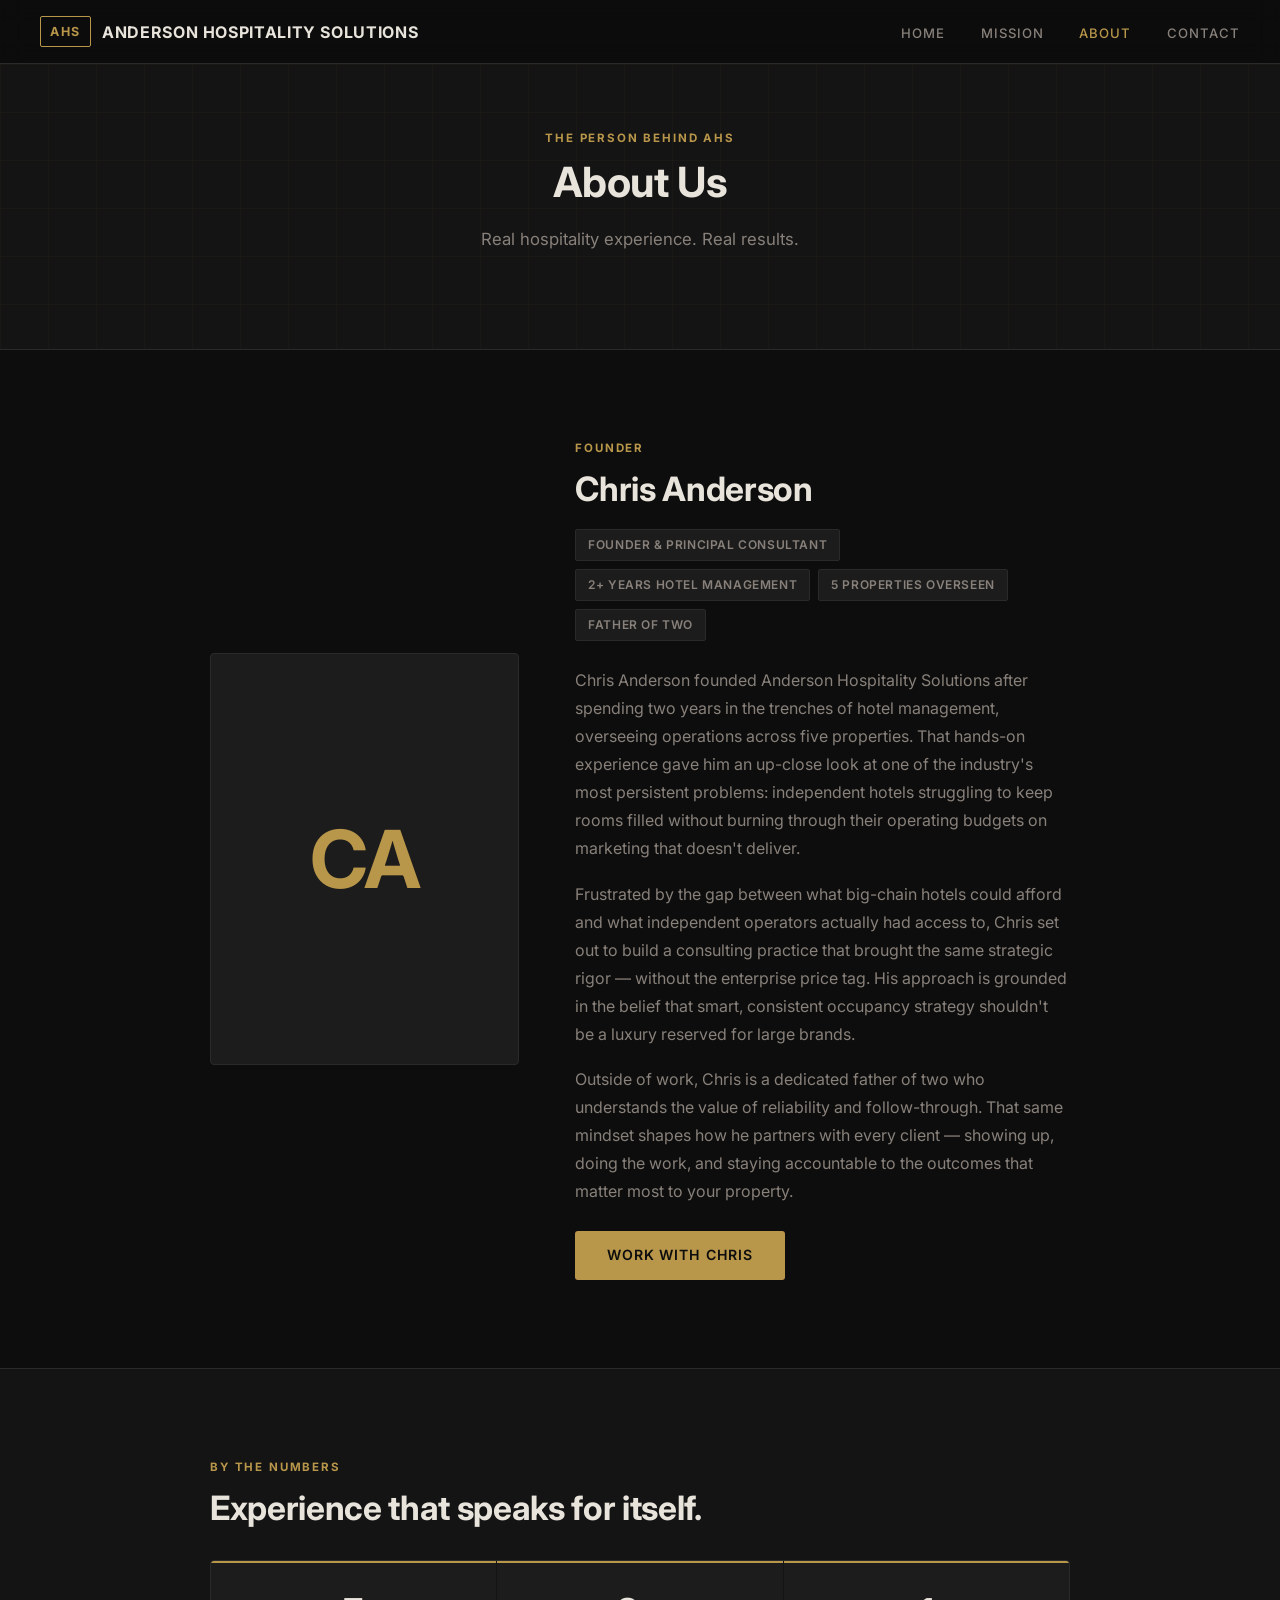
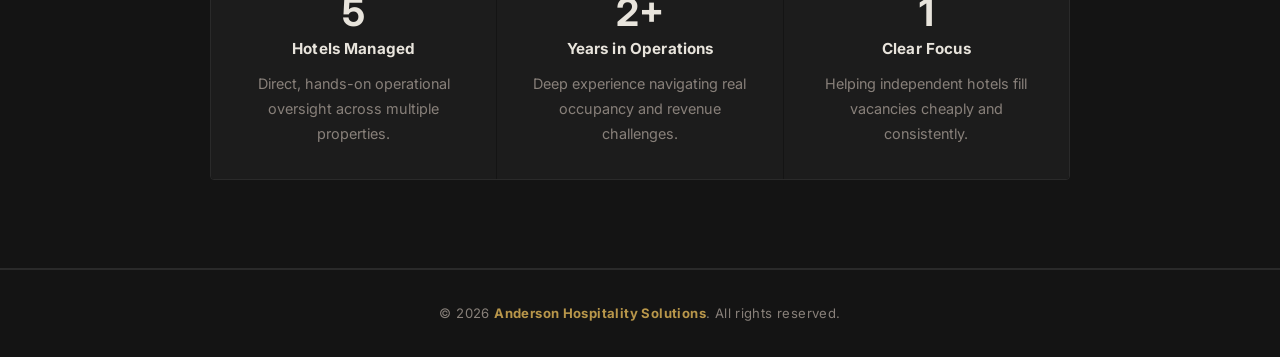
==== about.html @ 0c9f39a8 "Initial website Initial website with contact form, executive theming, etc" ====
<!DOCTYPE html>
<html lang="en">
<head>
  <meta charset="UTF-8" />
  <meta name="viewport" content="width=device-width, initial-scale=1.0" />
  <title>About Us — Anderson Hospitality Solutions</title>
  <link rel="preconnect" href="https://fonts.googleapis.com" />
  <link rel="preconnect" href="https://fonts.gstatic.com" crossorigin />
  <link href="https://fonts.googleapis.com/css2?family=Inter:wght@400;500;600;700&display=swap" rel="stylesheet" />
  <link rel="stylesheet" href="style.css" />
</head>
<body>

  <nav>
    <div class="nav-brand">
      <span>AHS</span> Anderson Hospitality Solutions
    </div>
    <ul class="nav-links">
      <li><a href="index.html">Home</a></li>
      <li><a href="mission.html">Mission</a></li>
      <li><a href="about.html" class="active">About</a></li>
      <li><a href="contact.html">Contact</a></li>
    </ul>
  </nav>

  <!-- Page hero -->
  <section class="hero" style="padding: 4rem 2rem 3.5rem;">
    <div class="section-label" style="color: var(--gold);">The Person Behind AHS</div>
    <h1 style="font-size: clamp(1.8rem, 4vw, 2.6rem);">About Us</h1>
    <p>Real hospitality experience. Real results.</p>
  </section>

  <!-- Bio section -->
  <section class="section">
    <div class="container">
      <div class="about-grid">

        <div class="about-avatar">CA</div>

        <div>
          <div class="section-label">Founder</div>
          <h2 style="margin-bottom:.5rem;">Chris Anderson</h2>

          <div class="about-meta">
            <span class="tag">Founder &amp; Principal Consultant</span>
            <span class="tag">2+ Years Hotel Management</span>
            <span class="tag">5 Properties Overseen</span>
            <span class="tag">Father of Two</span>
          </div>

          <p>
            Chris Anderson founded Anderson Hospitality Solutions after spending two years in the trenches of hotel management, overseeing operations across five properties. That hands-on experience gave him an up-close look at one of the industry's most persistent problems: independent hotels struggling to keep rooms filled without burning through their operating budgets on marketing that doesn't deliver.
          </p>
          <p>
            Frustrated by the gap between what big-chain hotels could afford and what independent operators actually had access to, Chris set out to build a consulting practice that brought the same strategic rigor — without the enterprise price tag. His approach is grounded in the belief that smart, consistent occupancy strategy shouldn't be a luxury reserved for large brands.
          </p>
          <p>
            Outside of work, Chris is a dedicated father of two who understands the value of reliability and follow-through. That same mindset shapes how he partners with every client — showing up, doing the work, and staying accountable to the outcomes that matter most to your property.
          </p>

          <a href="contact.html" class="btn btn-gold" style="margin-top:.5rem;">Work With Chris</a>
        </div>

      </div>
    </div>
  </section>

  <!-- By the numbers -->
  <section class="section section-alt">
    <div class="container">
      <div class="section-label">By the Numbers</div>
      <h2>Experience that speaks for itself.</h2>
      <div class="pillars" style="margin-top:2rem;">
        <div class="pillar" style="text-align:center;">
          <div style="font-size:2.4rem;font-weight:700;color:var(--navy);line-height:1;">5</div>
          <h3 style="margin-top:.3rem;">Hotels Managed</h3>
          <p>Direct, hands-on operational oversight across multiple properties.</p>
        </div>
        <div class="pillar" style="text-align:center;">
          <div style="font-size:2.4rem;font-weight:700;color:var(--navy);line-height:1;">2+</div>
          <h3 style="margin-top:.3rem;">Years in Operations</h3>
          <p>Deep experience navigating real occupancy and revenue challenges.</p>
        </div>
        <div class="pillar" style="text-align:center;">
          <div style="font-size:2.4rem;font-weight:700;color:var(--navy);line-height:1;">1</div>
          <h3 style="margin-top:.3rem;">Clear Focus</h3>
          <p>Helping independent hotels fill vacancies cheaply and consistently.</p>
        </div>
      </div>
    </div>
  </section>

  <footer>
    <p>&copy; 2026 <strong>Anderson Hospitality Solutions</strong>. All rights reserved.</p>
  </footer>

</body>
</html>
---- style.css ----
/* Reset & base */
*, *::before, *::after { box-sizing: border-box; margin: 0; padding: 0; }

:root {
  --bg:      #0d0d0d;
  --surface: #141414;
  --surface2:#1c1c1c;
  --border:  #2a2a2a;
  --gold:    #b8964a;
  --gold-lt: #d4af6a;
  --text:    #e8e4dc;
  --muted:   #88807a;
  --max:     860px;
  --sans:    'Inter', system-ui, sans-serif;
}

html { scroll-behavior: smooth; }

body {
  font-family: var(--sans);
  color: var(--text);
  background: var(--bg);
  line-height: 1.75;
  font-size: 1rem;
}

a { color: inherit; text-decoration: none; }

/* ── Nav ─────────────────────────────────── */
nav {
  position: sticky;
  top: 0;
  z-index: 100;
  background: rgba(13,13,13,.92);
  backdrop-filter: blur(12px);
  -webkit-backdrop-filter: blur(12px);
  border-bottom: 1px solid var(--border);
  padding: 0 2.5rem;
  display: flex;
  align-items: center;
  justify-content: space-between;
  height: 64px;
}

.nav-brand {
  color: var(--text);
  font-weight: 700;
  font-size: 1rem;
  letter-spacing: .04em;
  text-transform: uppercase;
  display: flex;
  align-items: center;
  gap: .7rem;
}

.nav-brand span {
  color: var(--gold);
  font-size: .78rem;
  letter-spacing: .14em;
  border: 1px solid var(--gold);
  padding: .2rem .55rem;
  border-radius: 2px;
}

.nav-links {
  display: flex;
  gap: 2.2rem;
  list-style: none;
}

.nav-links a {
  color: var(--muted);
  font-size: .82rem;
  font-weight: 500;
  letter-spacing: .08em;
  text-transform: uppercase;
  transition: color .2s;
}

.nav-links a:hover,
.nav-links a.active { color: var(--gold); }

/* ── Hero ────────────────────────────────── */
.hero {
  background: var(--surface);
  border-bottom: 1px solid var(--border);
  color: var(--text);
  padding: 7rem 2rem 6rem;
  text-align: center;
  position: relative;
  overflow: hidden;
}

/* subtle grid texture */
.hero::before {
  content: '';
  position: absolute;
  inset: 0;
  background-image:
    linear-gradient(rgba(184,150,74,.04) 1px, transparent 1px),
    linear-gradient(90deg, rgba(184,150,74,.04) 1px, transparent 1px);
  background-size: 48px 48px;
  pointer-events: none;
}

.hero h1 {
  font-size: clamp(2.2rem, 5vw, 3.2rem);
  font-weight: 700;
  line-height: 1.12;
  margin-bottom: 1.2rem;
  letter-spacing: -.01em;
  position: relative;
}

.hero h1 em {
  color: var(--gold);
  font-style: normal;
}

.hero p {
  max-width: 500px;
  margin: 0 auto 2.4rem;
  color: var(--muted);
  font-size: 1.05rem;
  position: relative;
}

/* ── Buttons ─────────────────────────────── */
.btn {
  display: inline-block;
  padding: .75rem 2rem;
  border-radius: 3px;
  font-weight: 600;
  font-size: .88rem;
  letter-spacing: .06em;
  text-transform: uppercase;
  transition: opacity .2s, transform .15s, background .2s;
  cursor: pointer;
  border: none;
  position: relative;
}

.btn:hover { opacity: .85; transform: translateY(-1px); }

.btn-gold {
  background: var(--gold);
  color: #0d0d0d;
}

.btn-outline {
  background: transparent;
  border: 1px solid var(--gold);
  color: var(--gold);
}

/* ── Sections ────────────────────────────── */
.section { padding: 5.5rem 2rem; }

.section-alt {
  background: var(--surface);
  border-top: 1px solid var(--border);
  border-bottom: 1px solid var(--border);
}

.container {
  max-width: var(--max);
  margin: 0 auto;
}

.section-label {
  text-transform: uppercase;
  font-size: .72rem;
  letter-spacing: .16em;
  color: var(--gold);
  font-weight: 700;
  margin-bottom: .7rem;
}

.section h2 {
  font-size: clamp(1.6rem, 3.5vw, 2.1rem);
  font-weight: 700;
  color: var(--text);
  margin-bottom: 1.5rem;
  line-height: 1.2;
  letter-spacing: -.01em;
}

.section p {
  color: var(--muted);
  margin-bottom: 1.1rem;
  max-width: 640px;
  font-size: 1rem;
}

/* ── Pillars ─────────────────────────────── */
.pillars {
  display: grid;
  grid-template-columns: repeat(auto-fit, minmax(200px, 1fr));
  gap: 1px;
  margin-top: 2.5rem;
  border: 1px solid var(--border);
  border-radius: 4px;
  overflow: hidden;
}

.pillar {
  background: var(--surface2);
  padding: 2rem 1.6rem;
  position: relative;
}

.pillar::before {
  content: '';
  position: absolute;
  top: 0; left: 0; right: 0;
  height: 2px;
  background: var(--gold);
}

.pillar h3 {
  font-size: .95rem;
  font-weight: 700;
  color: var(--text);
  margin-bottom: .5rem;
  letter-spacing: .01em;
}

.pillar p { font-size: .9rem; margin: 0; color: var(--muted); }

/* ── About ───────────────────────────────── */
.about-grid {
  display: grid;
  grid-template-columns: 1fr 1.6fr;
  gap: 3.5rem;
  align-items: center;
}

@media (max-width: 640px) {
  .about-grid { grid-template-columns: 1fr; }
}

.about-avatar {
  width: 100%;
  aspect-ratio: 3/4;
  background: var(--surface2);
  border: 1px solid var(--border);
  border-radius: 4px;
  display: flex;
  align-items: center;
  justify-content: center;
  color: var(--gold);
  font-size: 5rem;
  font-weight: 700;
  letter-spacing: -.02em;
}

.about-meta {
  display: flex;
  flex-wrap: wrap;
  gap: .5rem;
  margin: 1.2rem 0 1.6rem;
}

.tag {
  background: var(--surface2);
  border: 1px solid var(--border);
  color: var(--muted);
  font-size: .75rem;
  font-weight: 600;
  letter-spacing: .05em;
  text-transform: uppercase;
  padding: .28rem .75rem;
  border-radius: 2px;
}

/* ── Contact ─────────────────────────────── */
.contact-wrap {
  display: grid;
  grid-template-columns: 1fr 1.4fr;
  gap: 3.5rem;
  align-items: start;
}

@media (max-width: 640px) {
  .contact-wrap { grid-template-columns: 1fr; }
}

.contact-info p { font-size: .97rem; }

.contact-detail {
  display: flex;
  align-items: center;
  gap: .65rem;
  margin-top: 1.2rem;
  color: var(--muted);
  font-size: .88rem;
}

.contact-detail svg { flex-shrink: 0; color: var(--gold); }

/* ── Form ────────────────────────────────── */
form { display: flex; flex-direction: column; gap: 1rem; }

.form-row { display: grid; grid-template-columns: 1fr 1fr; gap: 1rem; }
@media (max-width: 520px) { .form-row { grid-template-columns: 1fr; } }

label {
  display: block;
  font-size: .75rem;
  font-weight: 600;
  color: var(--muted);
  margin-bottom: .35rem;
  letter-spacing: .08em;
  text-transform: uppercase;
}

input, textarea, select {
  width: 100%;
  padding: .75rem 1rem;
  border: 1px solid var(--border);
  border-radius: 3px;
  font-family: var(--sans);
  font-size: .95rem;
  color: var(--text);
  background: var(--surface2);
  transition: border-color .2s;
  outline: none;
}

input::placeholder, textarea::placeholder { color: #444; }

select option { background: var(--surface2); }

input:focus, textarea:focus, select:focus {
  border-color: var(--gold);
}

textarea { resize: vertical; min-height: 130px; }

.form-success {
  display: none;
  background: #0f1f14;
  border: 1px solid #2a5c38;
  color: #6fcf97;
  padding: 1rem 1.2rem;
  border-radius: 3px;
  font-size: .95rem;
}

/* ── Footer ──────────────────────────────── */
footer {
  background: var(--surface);
  border-top: 1px solid var(--border);
  color: var(--muted);
  text-align: center;
  padding: 2rem;
  font-size: .82rem;
  letter-spacing: .03em;
}

footer strong { color: var(--gold); }
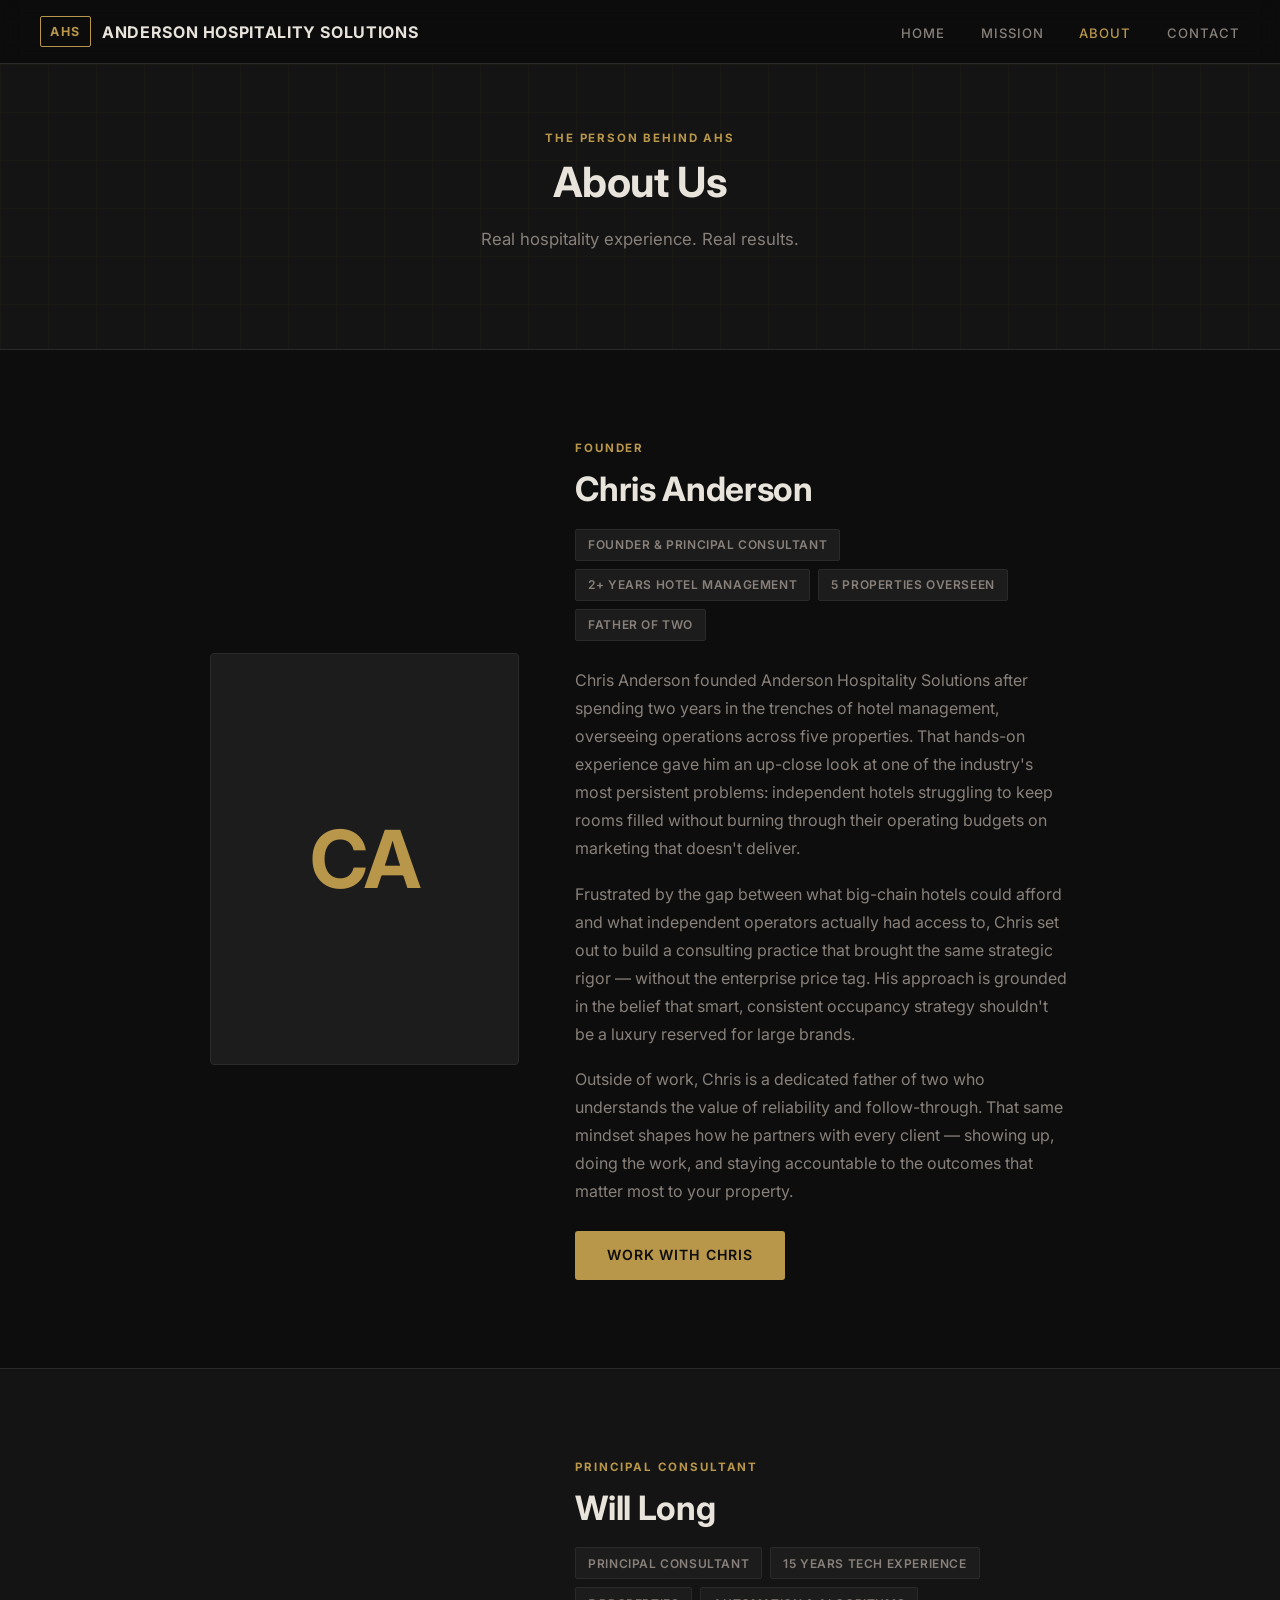
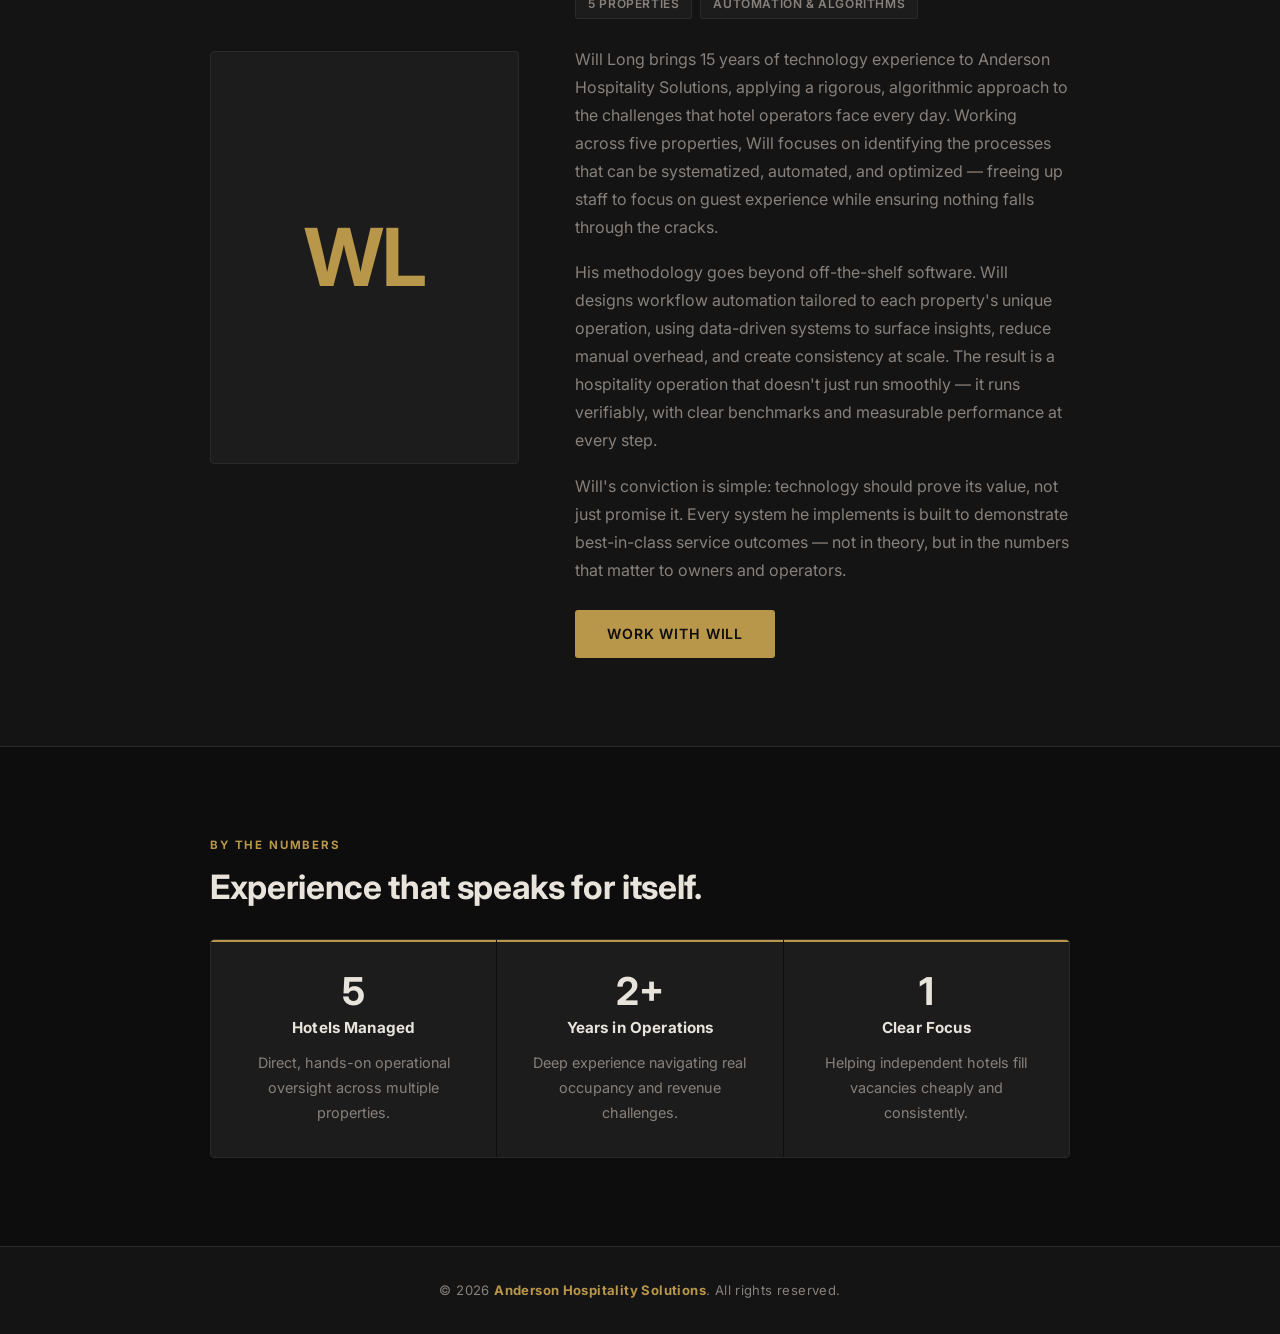
==== commit b3261851: "Add Will to about us" ====
--- a/about.html
+++ b/about.html
@@ -65,8 +65,43 @@
     </div>
   </section>
 
+  <!-- Will Long -->
+  <section class="section section-alt">
+    <div class="container">
+      <div class="about-grid">
+
+        <div class="about-avatar">WL</div>
+
+        <div>
+          <div class="section-label">Principal Consultant</div>
+          <h2 style="margin-bottom:.5rem;">Will Long</h2>
+
+          <div class="about-meta">
+            <span class="tag">Principal Consultant</span>
+            <span class="tag">15 Years Tech Experience</span>
+            <span class="tag">5 Properties</span>
+            <span class="tag">Automation & Algorithms</span>
+          </div>
+
+          <p>
+            Will Long brings 15 years of technology experience to Anderson Hospitality Solutions, applying a rigorous, algorithmic approach to the challenges that hotel operators face every day. Working across five properties, Will focuses on identifying the processes that can be systematized, automated, and optimized — freeing up staff to focus on guest experience while ensuring nothing falls through the cracks.
+          </p>
+          <p>
+            His methodology goes beyond off-the-shelf software. Will designs workflow automation tailored to each property's unique operation, using data-driven systems to surface insights, reduce manual overhead, and create consistency at scale. The result is a hospitality operation that doesn't just run smoothly — it runs verifiably, with clear benchmarks and measurable performance at every step.
+          </p>
+          <p>
+            Will's conviction is simple: technology should prove its value, not just promise it. Every system he implements is built to demonstrate best-in-class service outcomes — not in theory, but in the numbers that matter to owners and operators.
+          </p>
+
+          <a href="contact.html" class="btn btn-gold" style="margin-top:.5rem;">Work With Will</a>
+        </div>
+
+      </div>
+    </div>
+  </section>
+
   <!-- By the numbers -->
-  <section class="section section-alt">
+  <section class="section">
     <div class="container">
       <div class="section-label">By the Numbers</div>
       <h2>Experience that speaks for itself.</h2>
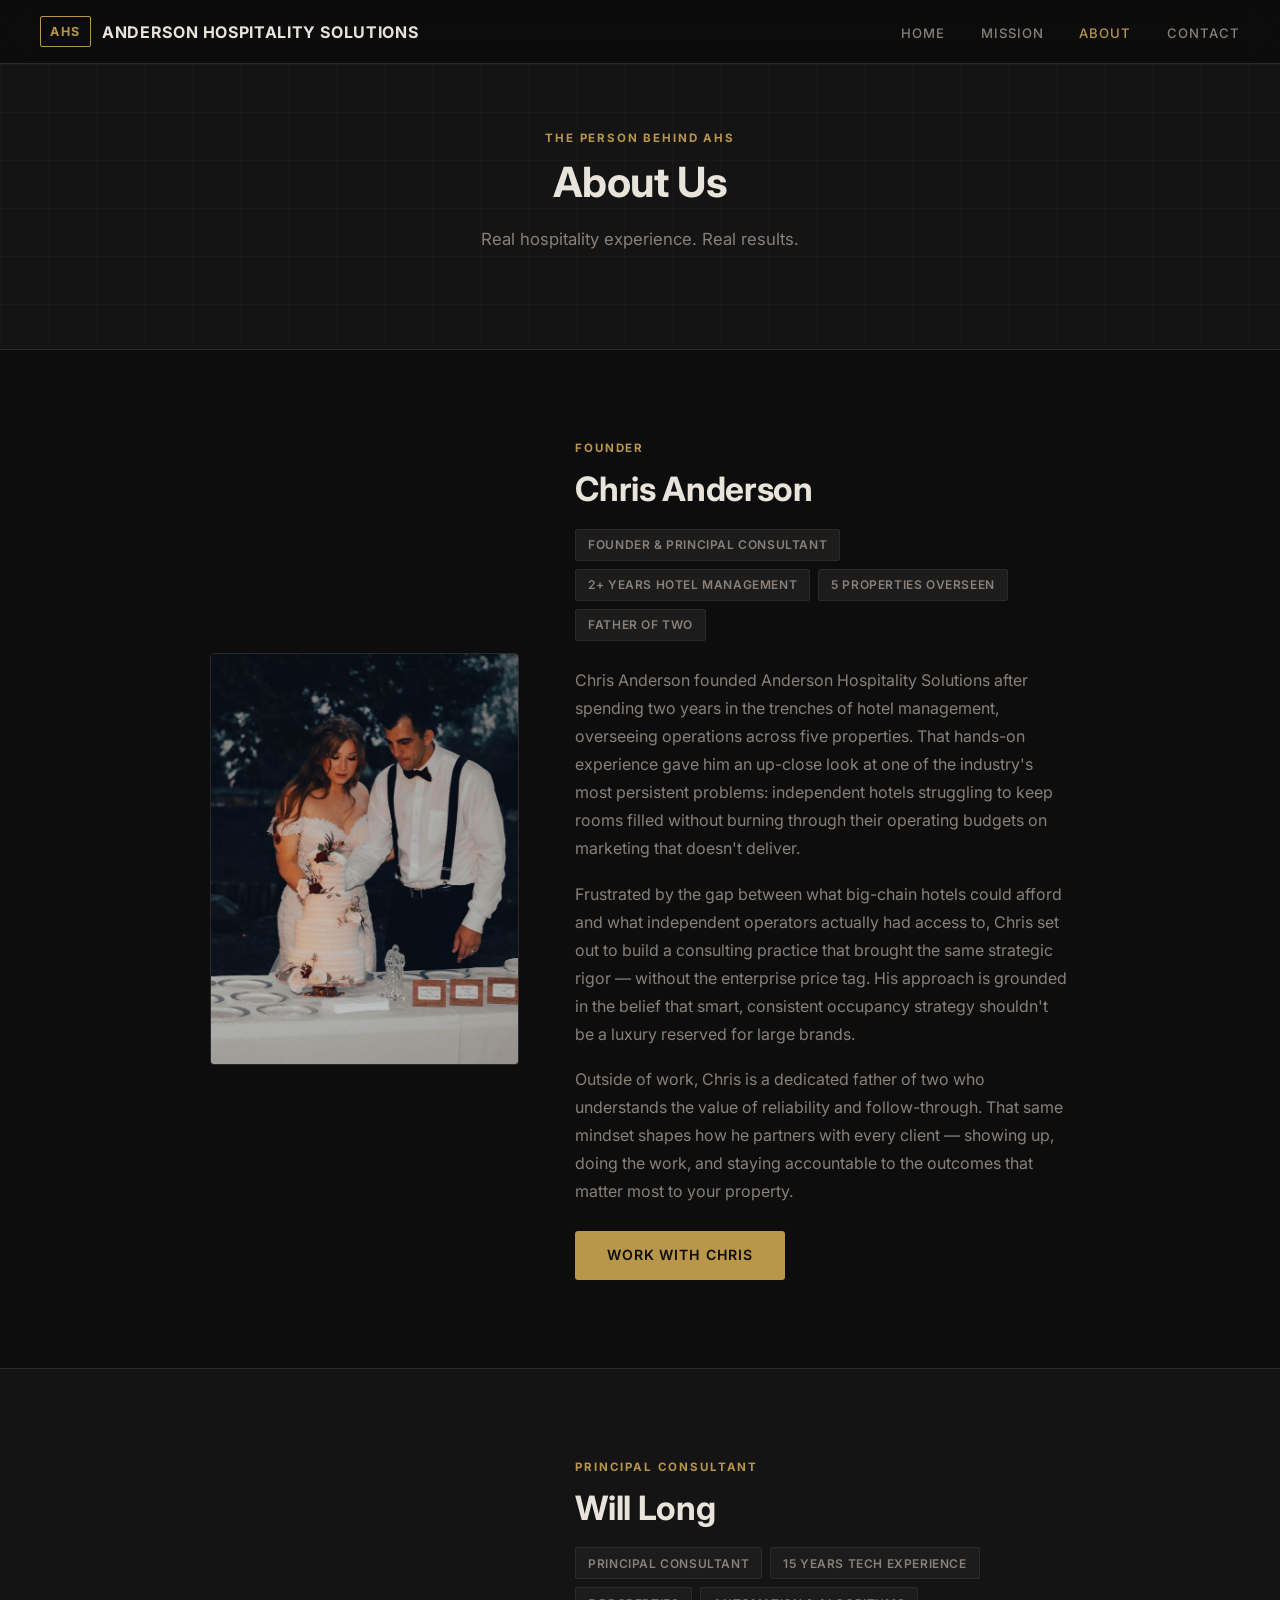
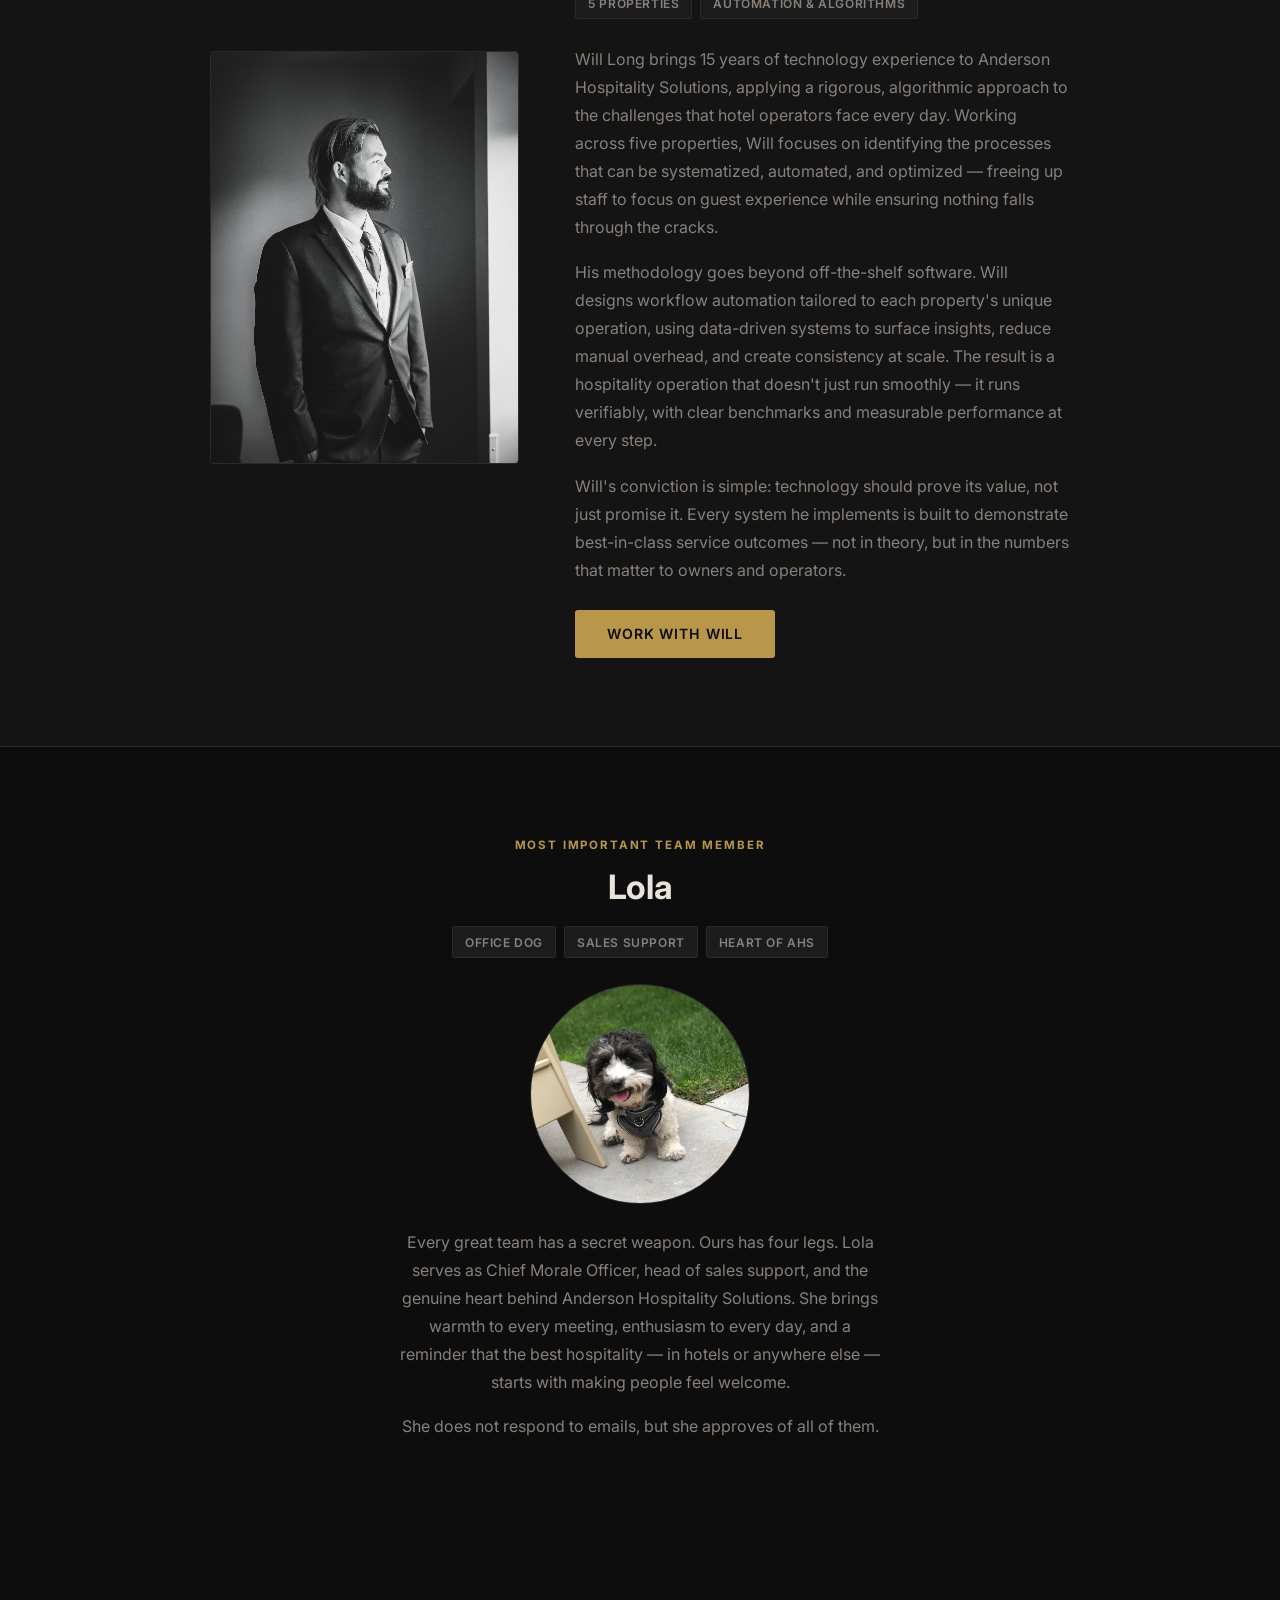
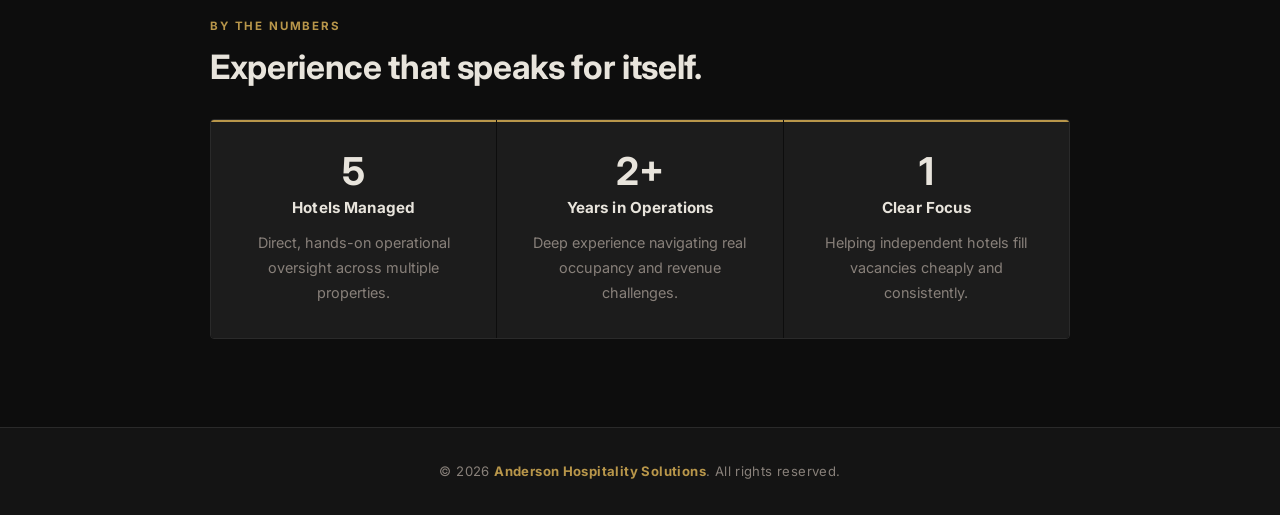
==== commit c61611d9: "Adding profile images" ====
--- a/about.html
+++ b/about.html
@@ -35,7 +35,7 @@
     <div class="container">
       <div class="about-grid">
 
-        <div class="about-avatar">CA</div>
+        <img src="chris-anderson.jpg" alt="Chris Anderson" style="width:100%;aspect-ratio:3/4;object-fit:cover;object-position:center top;border-radius:4px;border:1px solid var(--border);" />
 
         <div>
           <div class="section-label">Founder</div>
@@ -70,7 +70,7 @@
     <div class="container">
       <div class="about-grid">
 
-        <div class="about-avatar">WL</div>
+        <img src="will-long.jpg" alt="Will Long" style="width:100%;aspect-ratio:3/4;object-fit:cover;object-position:center top;border-radius:4px;border:1px solid var(--border);" />
 
         <div>
           <div class="section-label">Principal Consultant</div>
@@ -96,6 +96,28 @@
           <a href="contact.html" class="btn btn-gold" style="margin-top:.5rem;">Work With Will</a>
         </div>
 
+      </div>
+    </div>
+  </section>
+
+  <!-- Lola -->
+  <section class="section">
+    <div class="container">
+      <div style="text-align:center; max-width:560px; margin:0 auto;">
+        <div class="section-label">Most Important Team Member</div>
+        <h2 style="margin-bottom:.5rem;">Lola</h2>
+        <div class="about-meta" style="justify-content:center;">
+          <span class="tag">Office Dog</span>
+          <span class="tag">Sales Support</span>
+          <span class="tag">Heart of AHS</span>
+        </div>
+        <img src="lola.jpg" alt="Lola" style="width:220px;height:220px;border-radius:50%;object-fit:cover;object-position:center;border:1px solid var(--border);margin:1.5rem auto;display:block;" />
+        <p style="max-width:480px; margin:0 auto 1rem;">
+          Every great team has a secret weapon. Ours has four legs. Lola serves as Chief Morale Officer, head of sales support, and the genuine heart behind Anderson Hospitality Solutions. She brings warmth to every meeting, enthusiasm to every day, and a reminder that the best hospitality — in hotels or anywhere else — starts with making people feel welcome.
+        </p>
+        <p style="max-width:480px; margin:0 auto;">
+          She does not respond to emails, but she approves of all of them.
+        </p>
       </div>
     </div>
   </section>
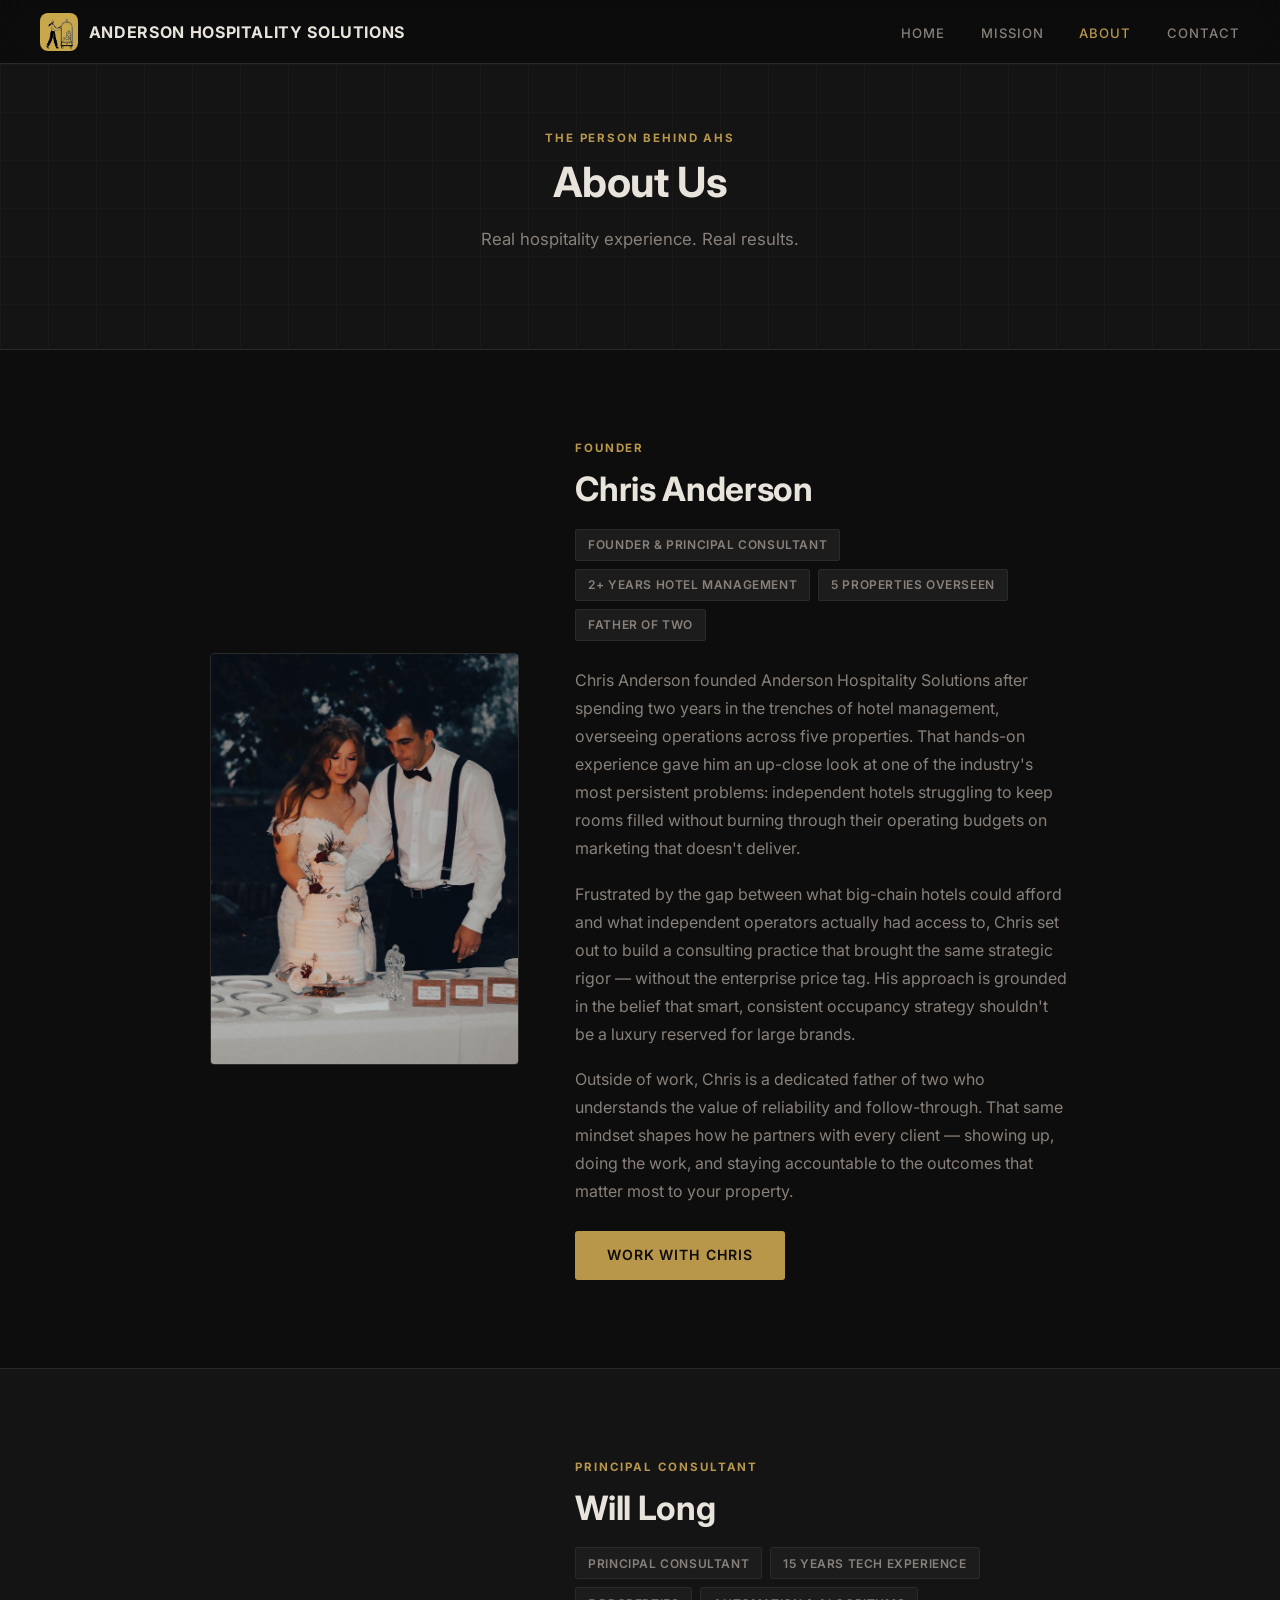
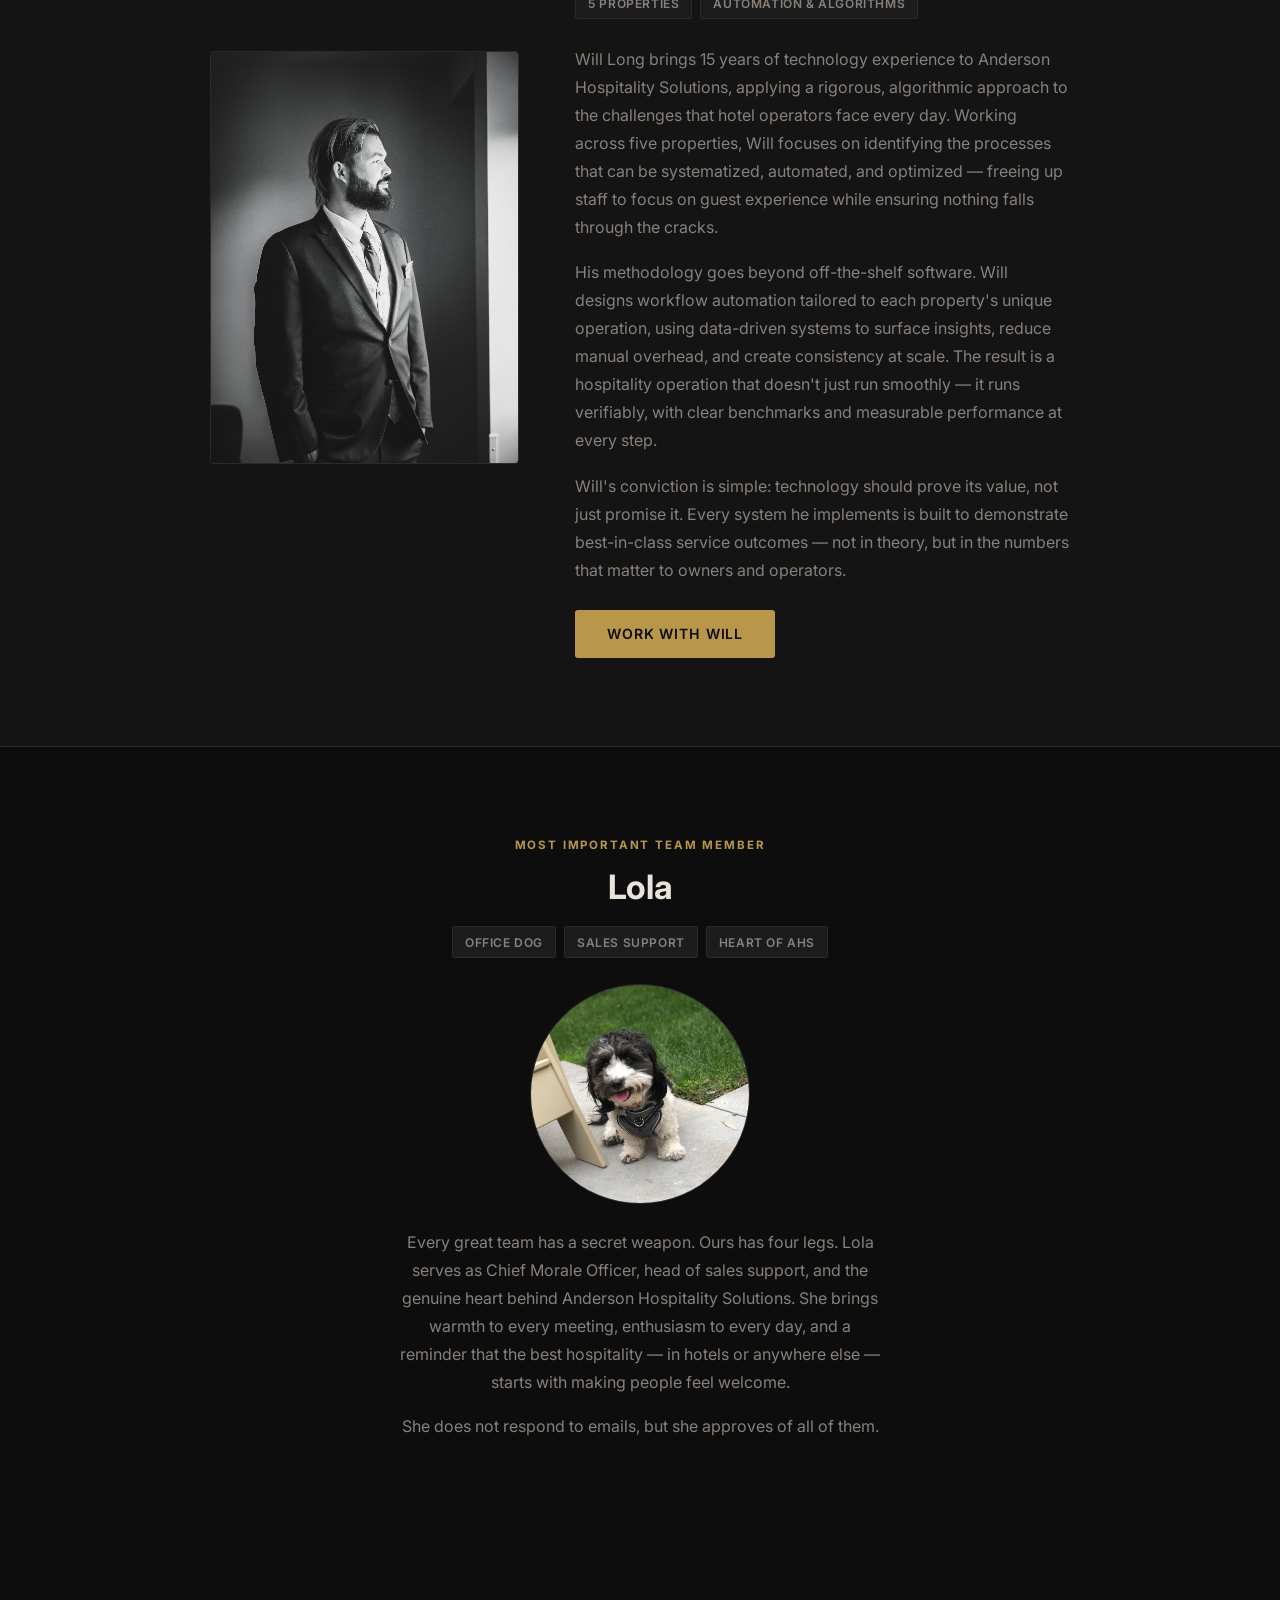
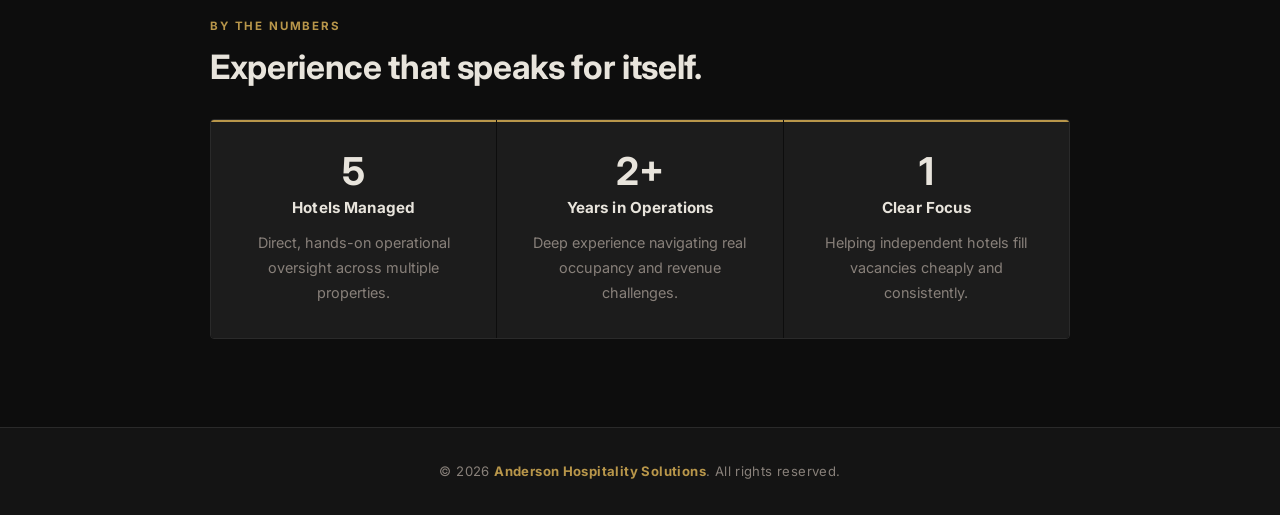
==== commit e10711f3: "Icons update" ====
--- a/about.html
+++ b/about.html
@@ -12,9 +12,9 @@
 <body>
 
   <nav>
-    <div class="nav-brand">
-      <span>AHS</span> Anderson Hospitality Solutions
-    </div>
+    <a href="index.html" class="nav-brand">
+      <img src="ahs-logo-gold.png" alt="AHS" style="height:38px;width:auto;border-radius:8px;" /> Anderson Hospitality Solutions
+    </a>
     <ul class="nav-links">
       <li><a href="index.html">Home</a></li>
       <li><a href="mission.html">Mission</a></li>
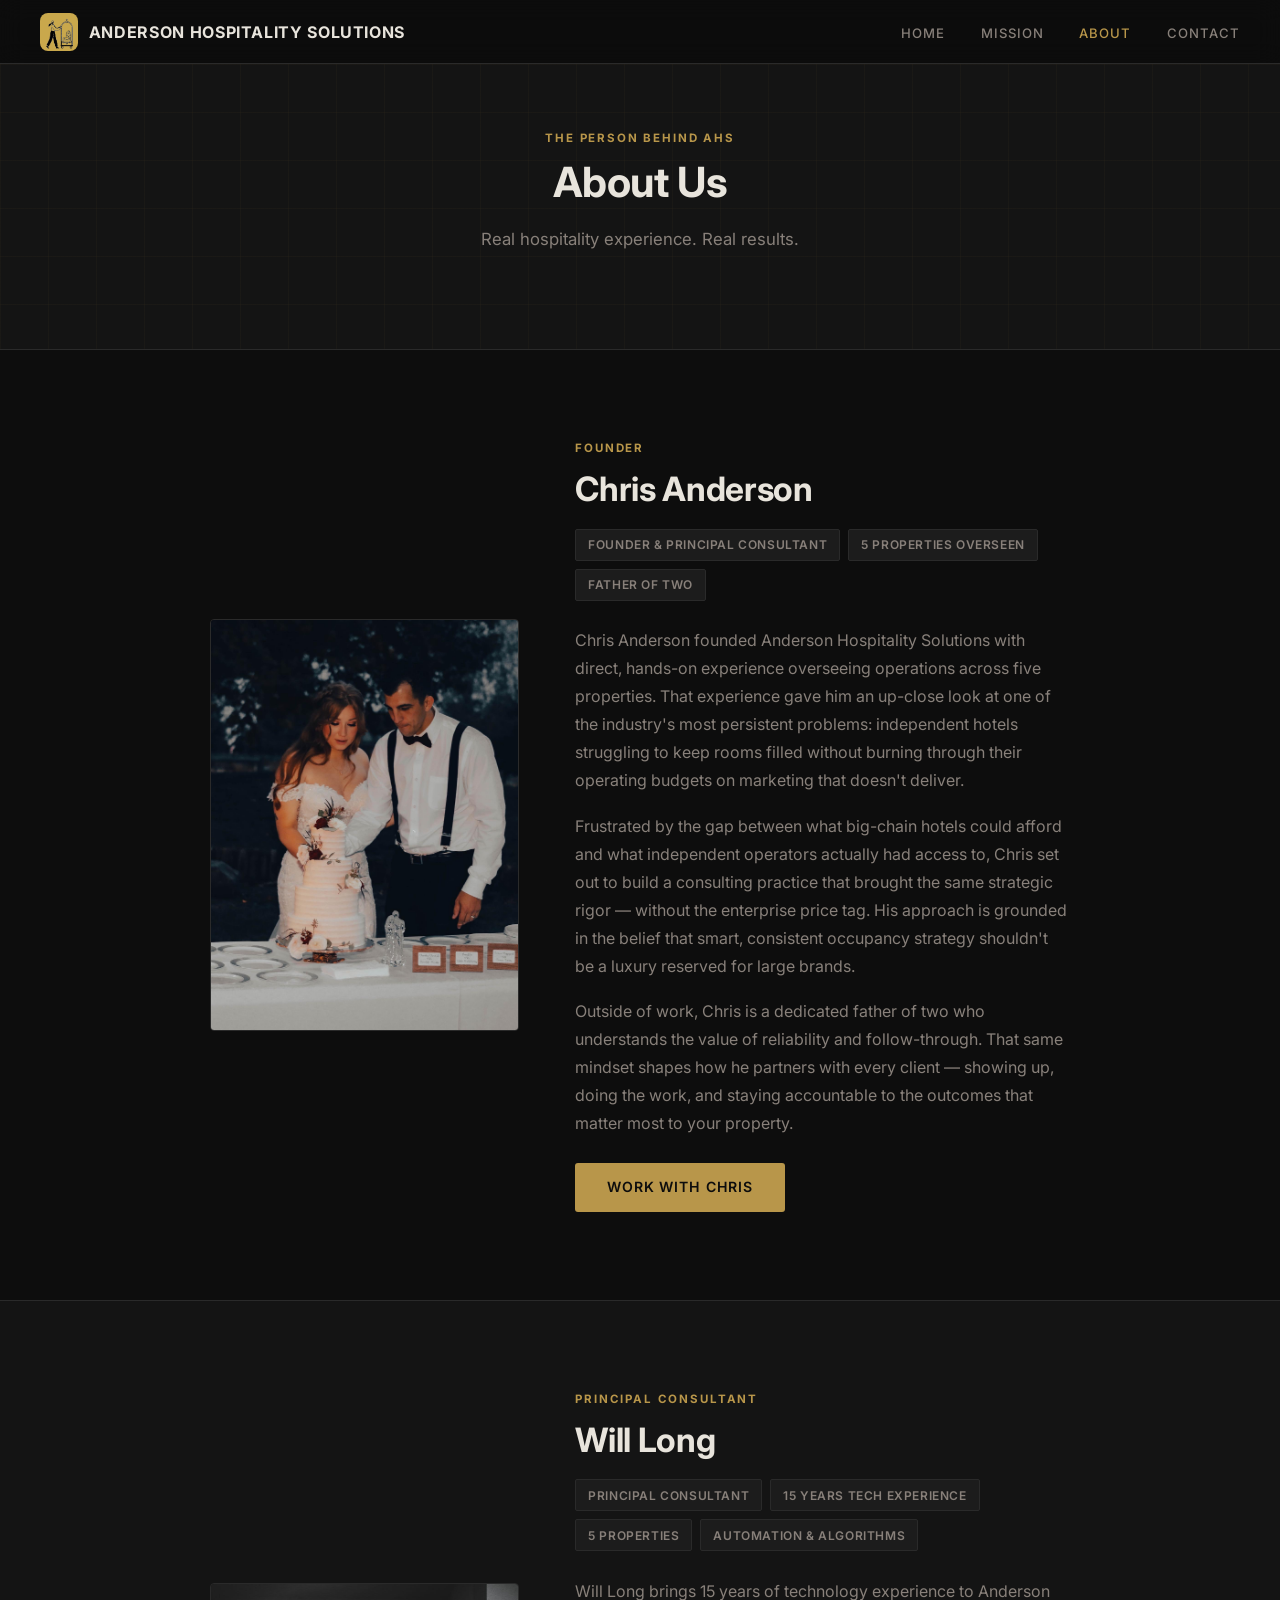
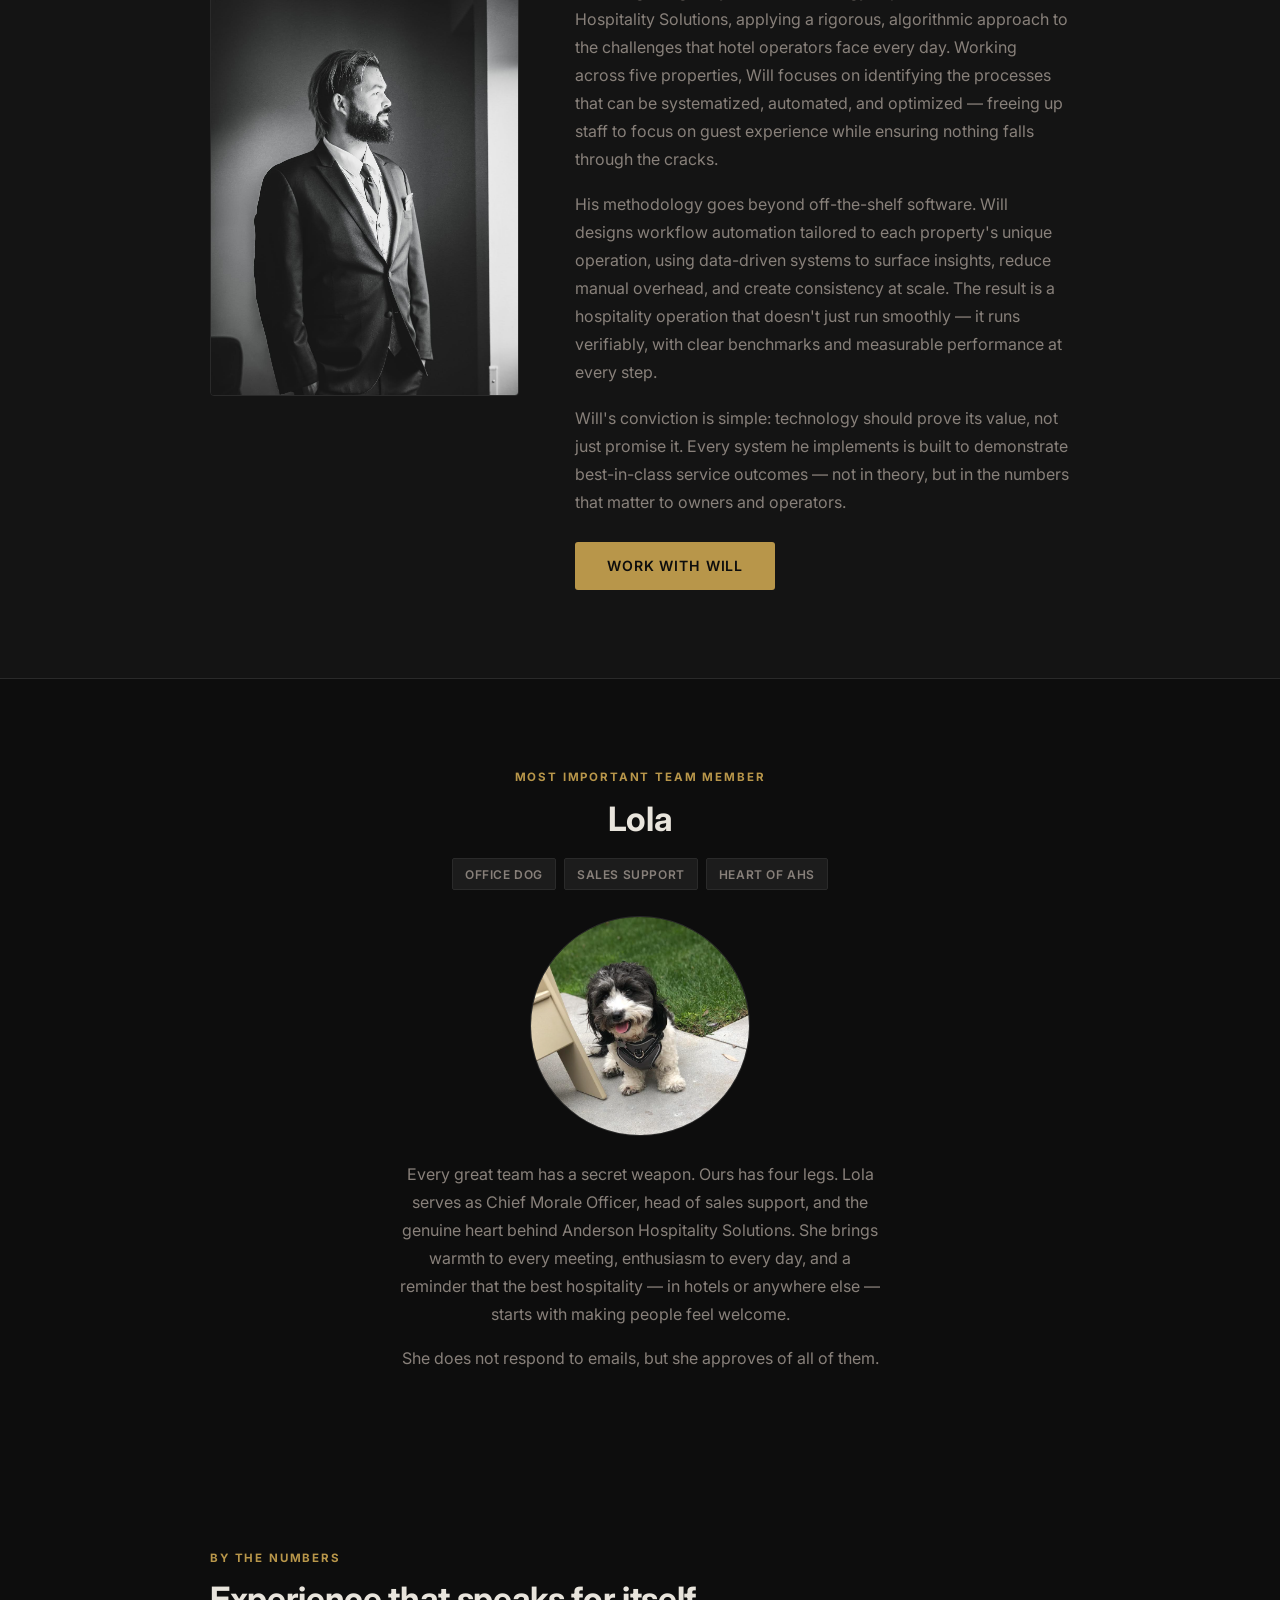
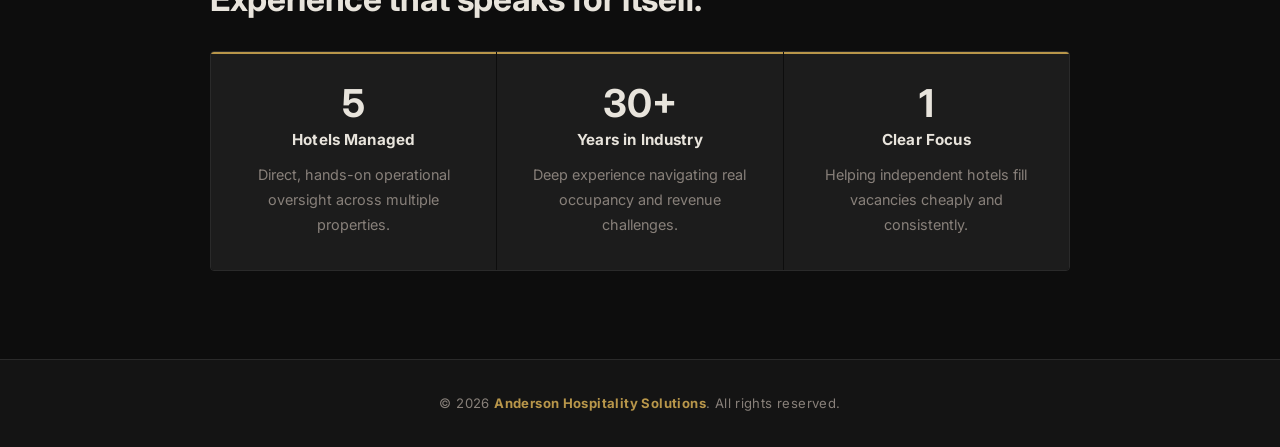
==== commit 89770d53: "Update about.html Updating about us page" ====
--- a/about.html
+++ b/about.html
@@ -43,13 +43,12 @@
 
           <div class="about-meta">
             <span class="tag">Founder &amp; Principal Consultant</span>
-            <span class="tag">2+ Years Hotel Management</span>
-            <span class="tag">5 Properties Overseen</span>
+<span class="tag">5 Properties Overseen</span>
             <span class="tag">Father of Two</span>
           </div>
 
           <p>
-            Chris Anderson founded Anderson Hospitality Solutions after spending two years in the trenches of hotel management, overseeing operations across five properties. That hands-on experience gave him an up-close look at one of the industry's most persistent problems: independent hotels struggling to keep rooms filled without burning through their operating budgets on marketing that doesn't deliver.
+            Chris Anderson founded Anderson Hospitality Solutions with direct, hands-on experience overseeing operations across five properties. That experience gave him an up-close look at one of the industry's most persistent problems: independent hotels struggling to keep rooms filled without burning through their operating budgets on marketing that doesn't deliver.
           </p>
           <p>
             Frustrated by the gap between what big-chain hotels could afford and what independent operators actually had access to, Chris set out to build a consulting practice that brought the same strategic rigor — without the enterprise price tag. His approach is grounded in the belief that smart, consistent occupancy strategy shouldn't be a luxury reserved for large brands.
@@ -134,8 +133,8 @@
           <p>Direct, hands-on operational oversight across multiple properties.</p>
         </div>
         <div class="pillar" style="text-align:center;">
-          <div style="font-size:2.4rem;font-weight:700;color:var(--navy);line-height:1;">2+</div>
-          <h3 style="margin-top:.3rem;">Years in Operations</h3>
+          <div style="font-size:2.4rem;font-weight:700;color:var(--navy);line-height:1;">30+</div>
+          <h3 style="margin-top:.3rem;">Years in Industry</h3>
           <p>Deep experience navigating real occupancy and revenue challenges.</p>
         </div>
         <div class="pillar" style="text-align:center;">
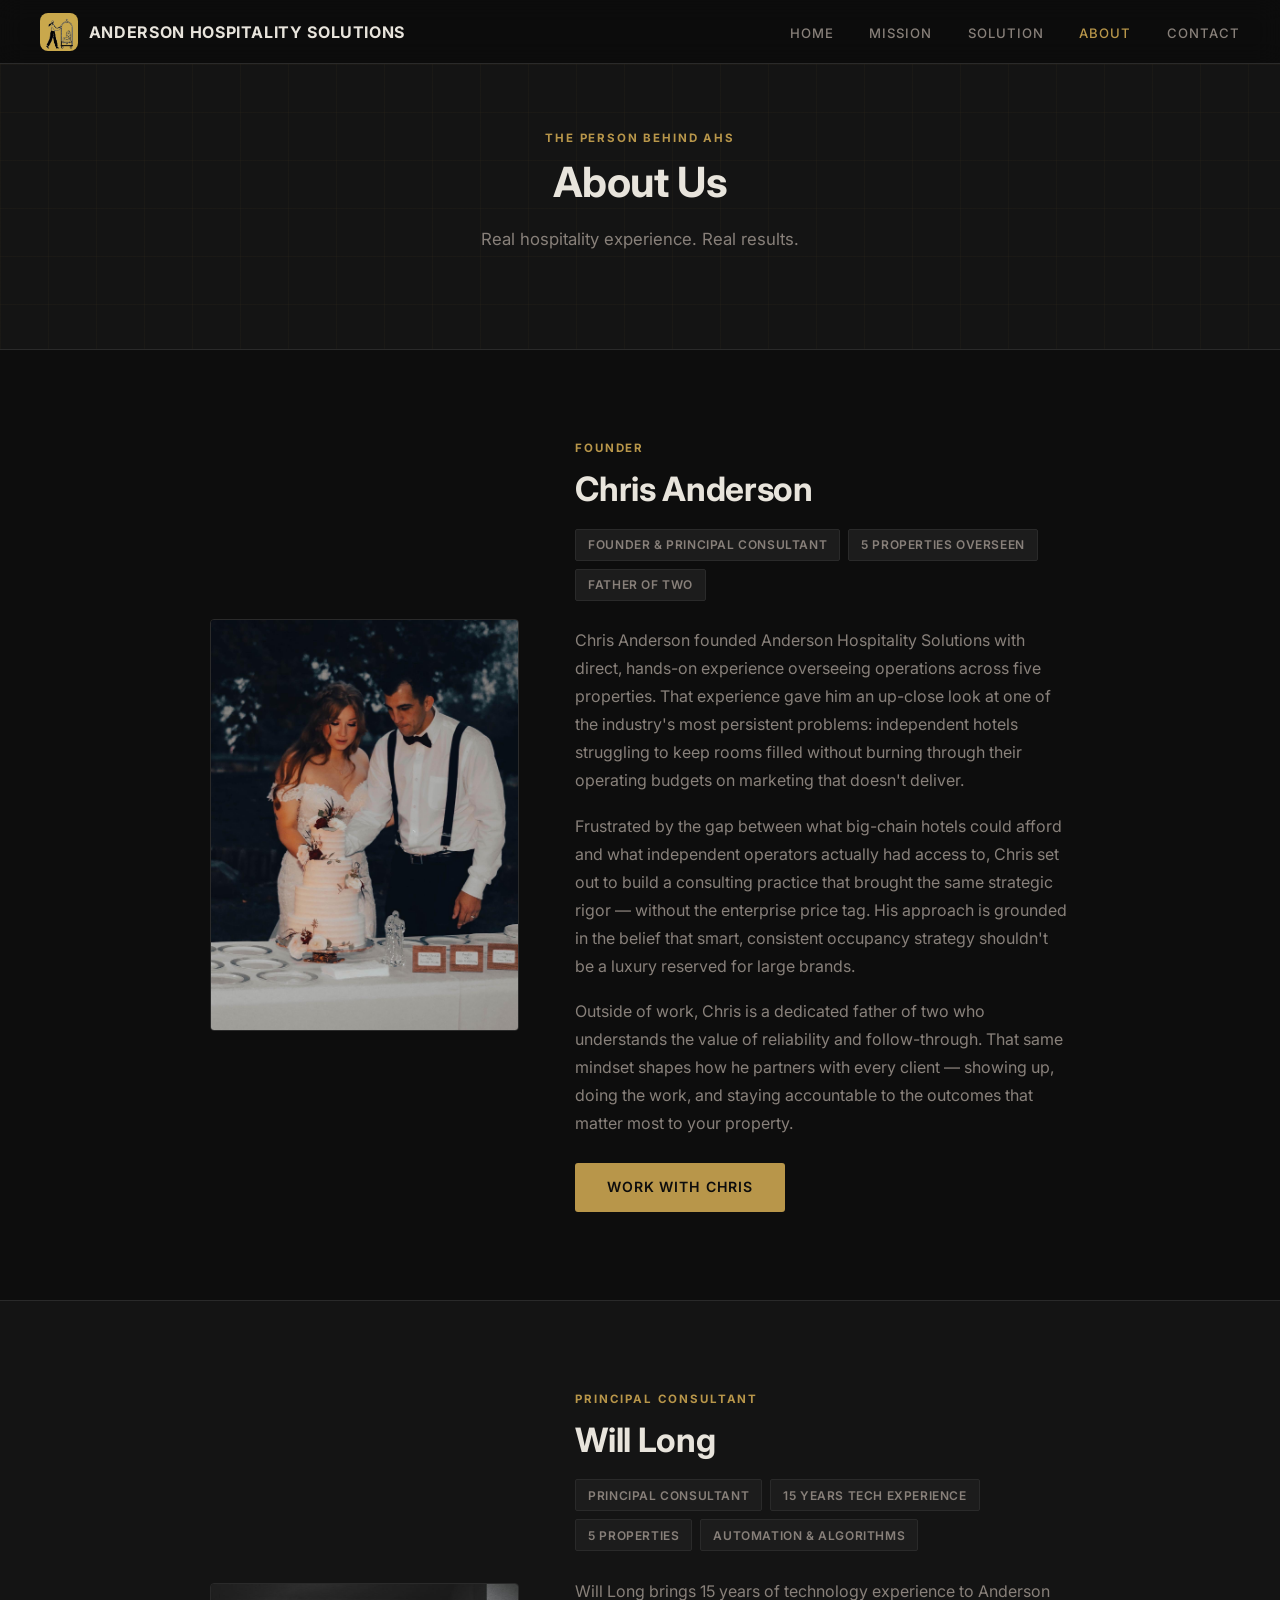
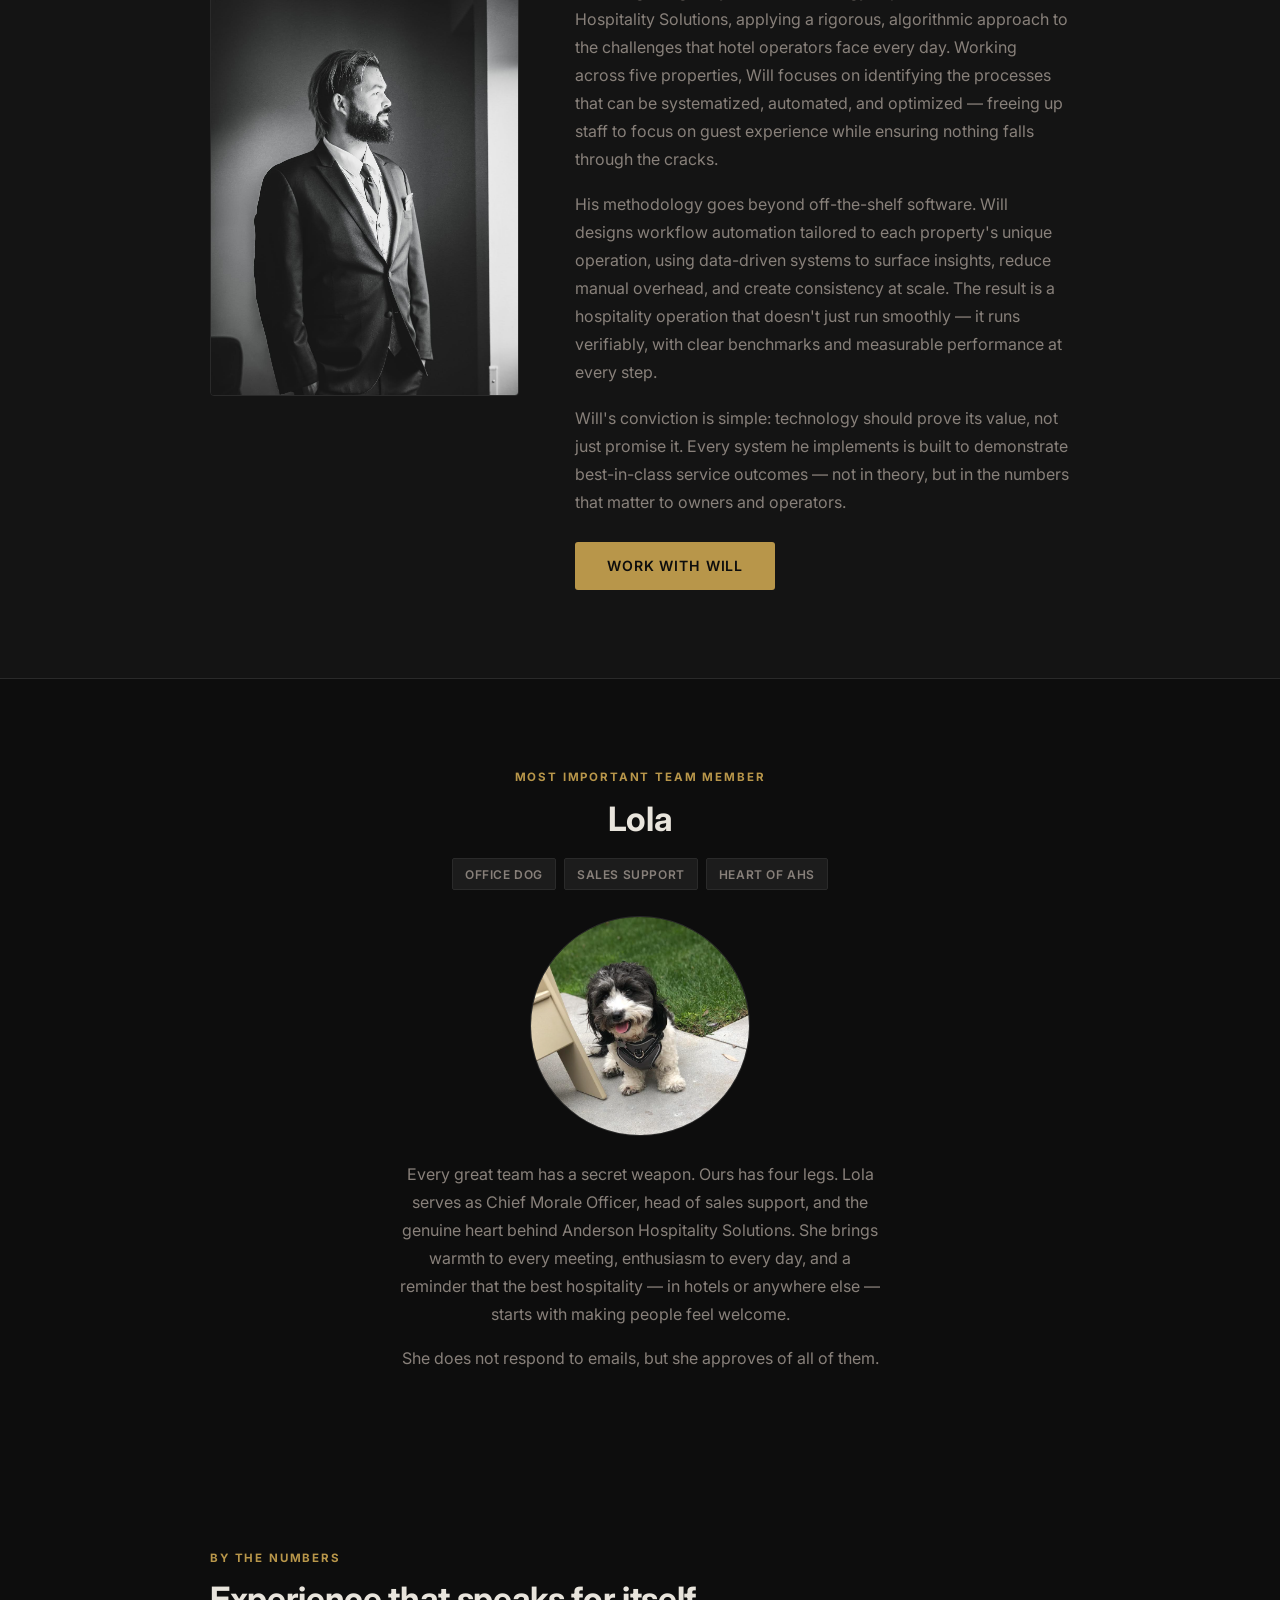
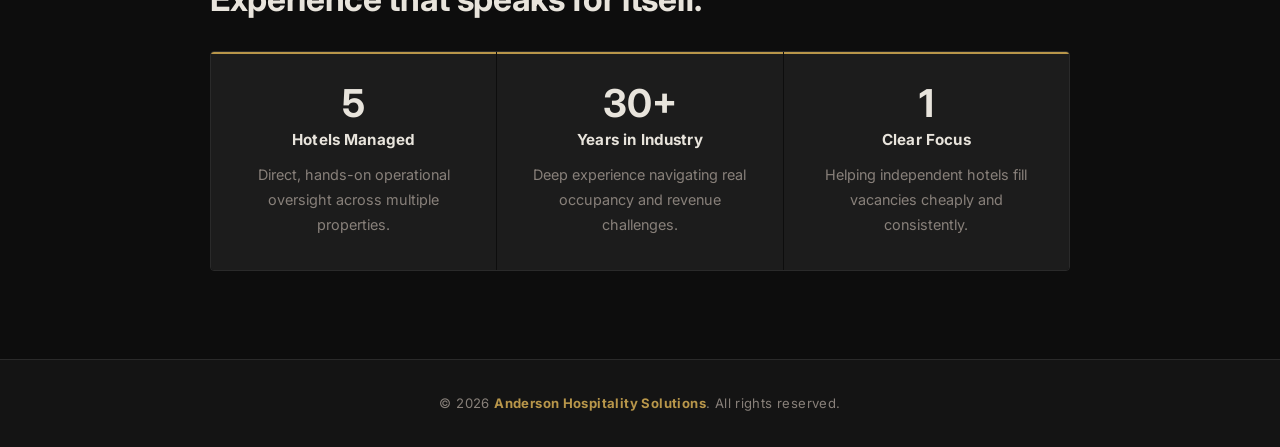
==== commit cd001df7: "Solutions page Solutions page" ====
--- a/about.html
+++ b/about.html
@@ -18,6 +18,7 @@
     <ul class="nav-links">
       <li><a href="index.html">Home</a></li>
       <li><a href="mission.html">Mission</a></li>
+      <li><a href="solution.html">Solution</a></li>
       <li><a href="about.html" class="active">About</a></li>
       <li><a href="contact.html">Contact</a></li>
     </ul>
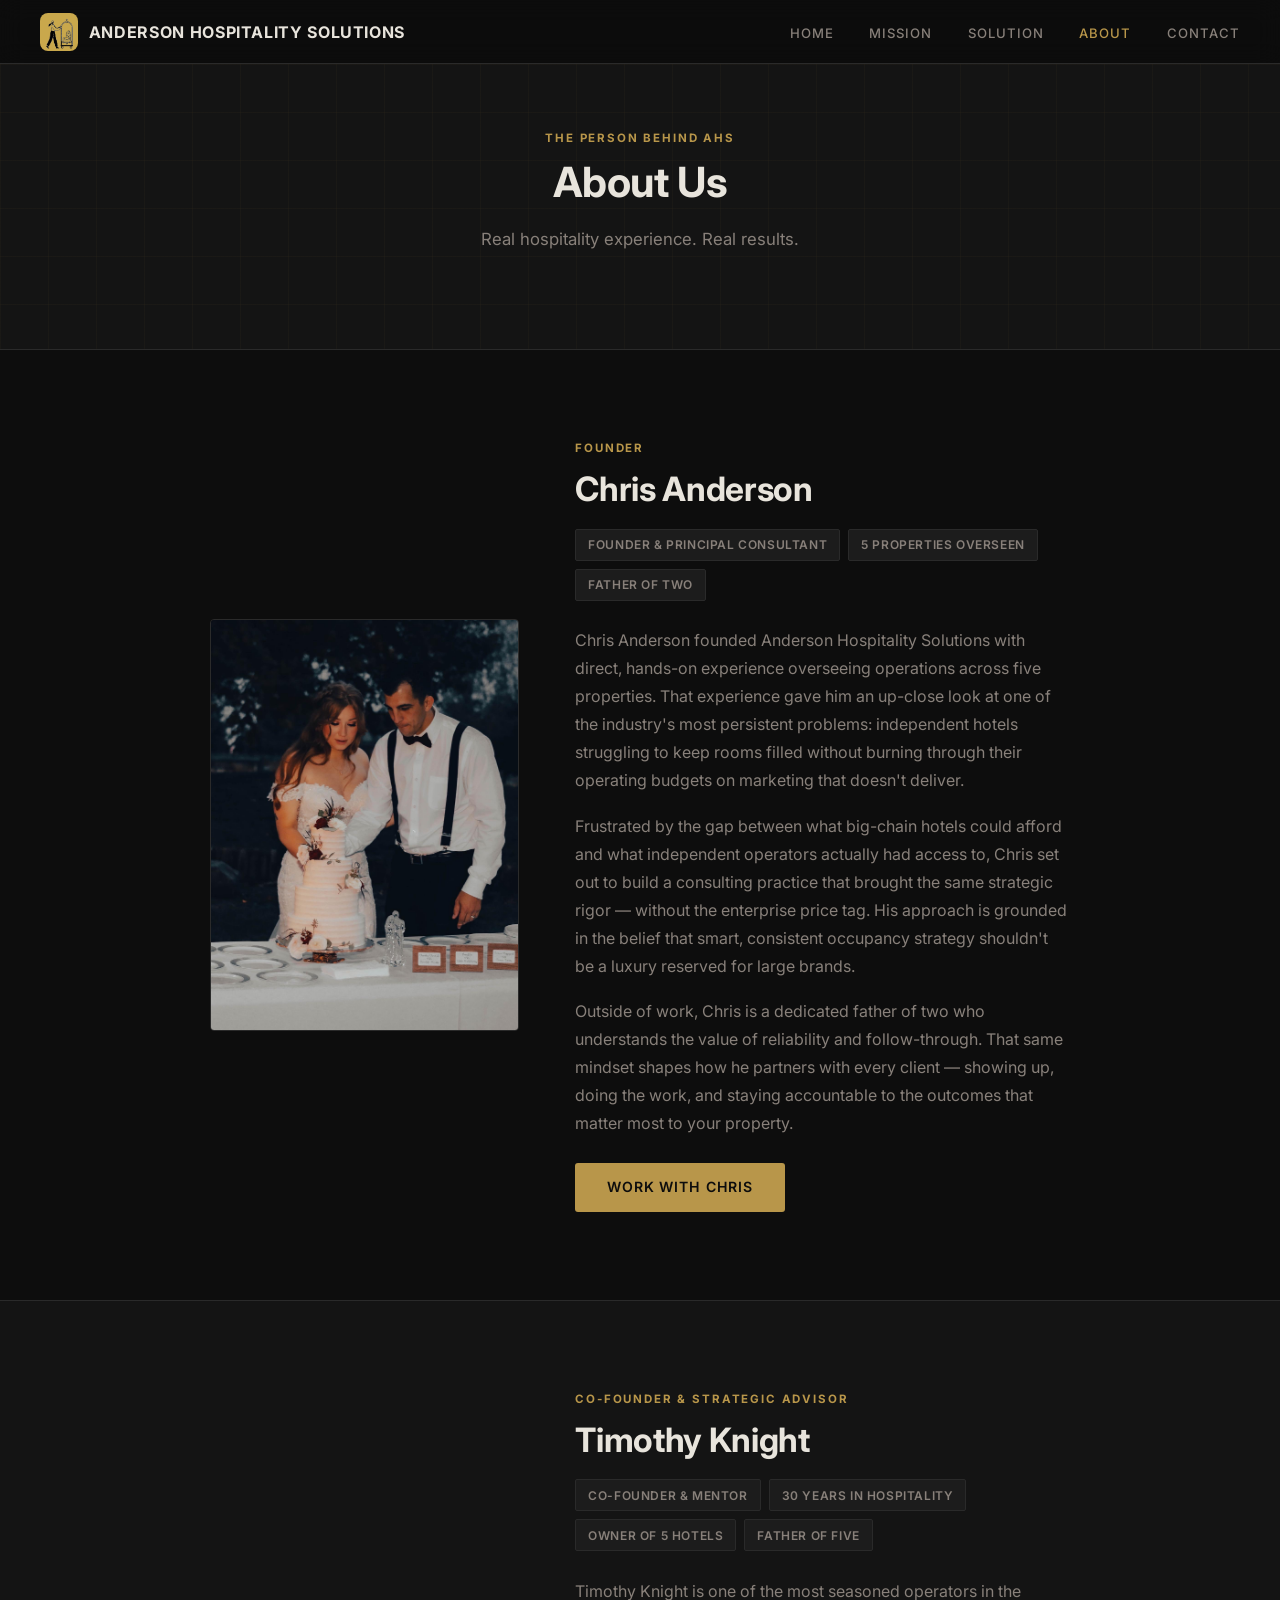
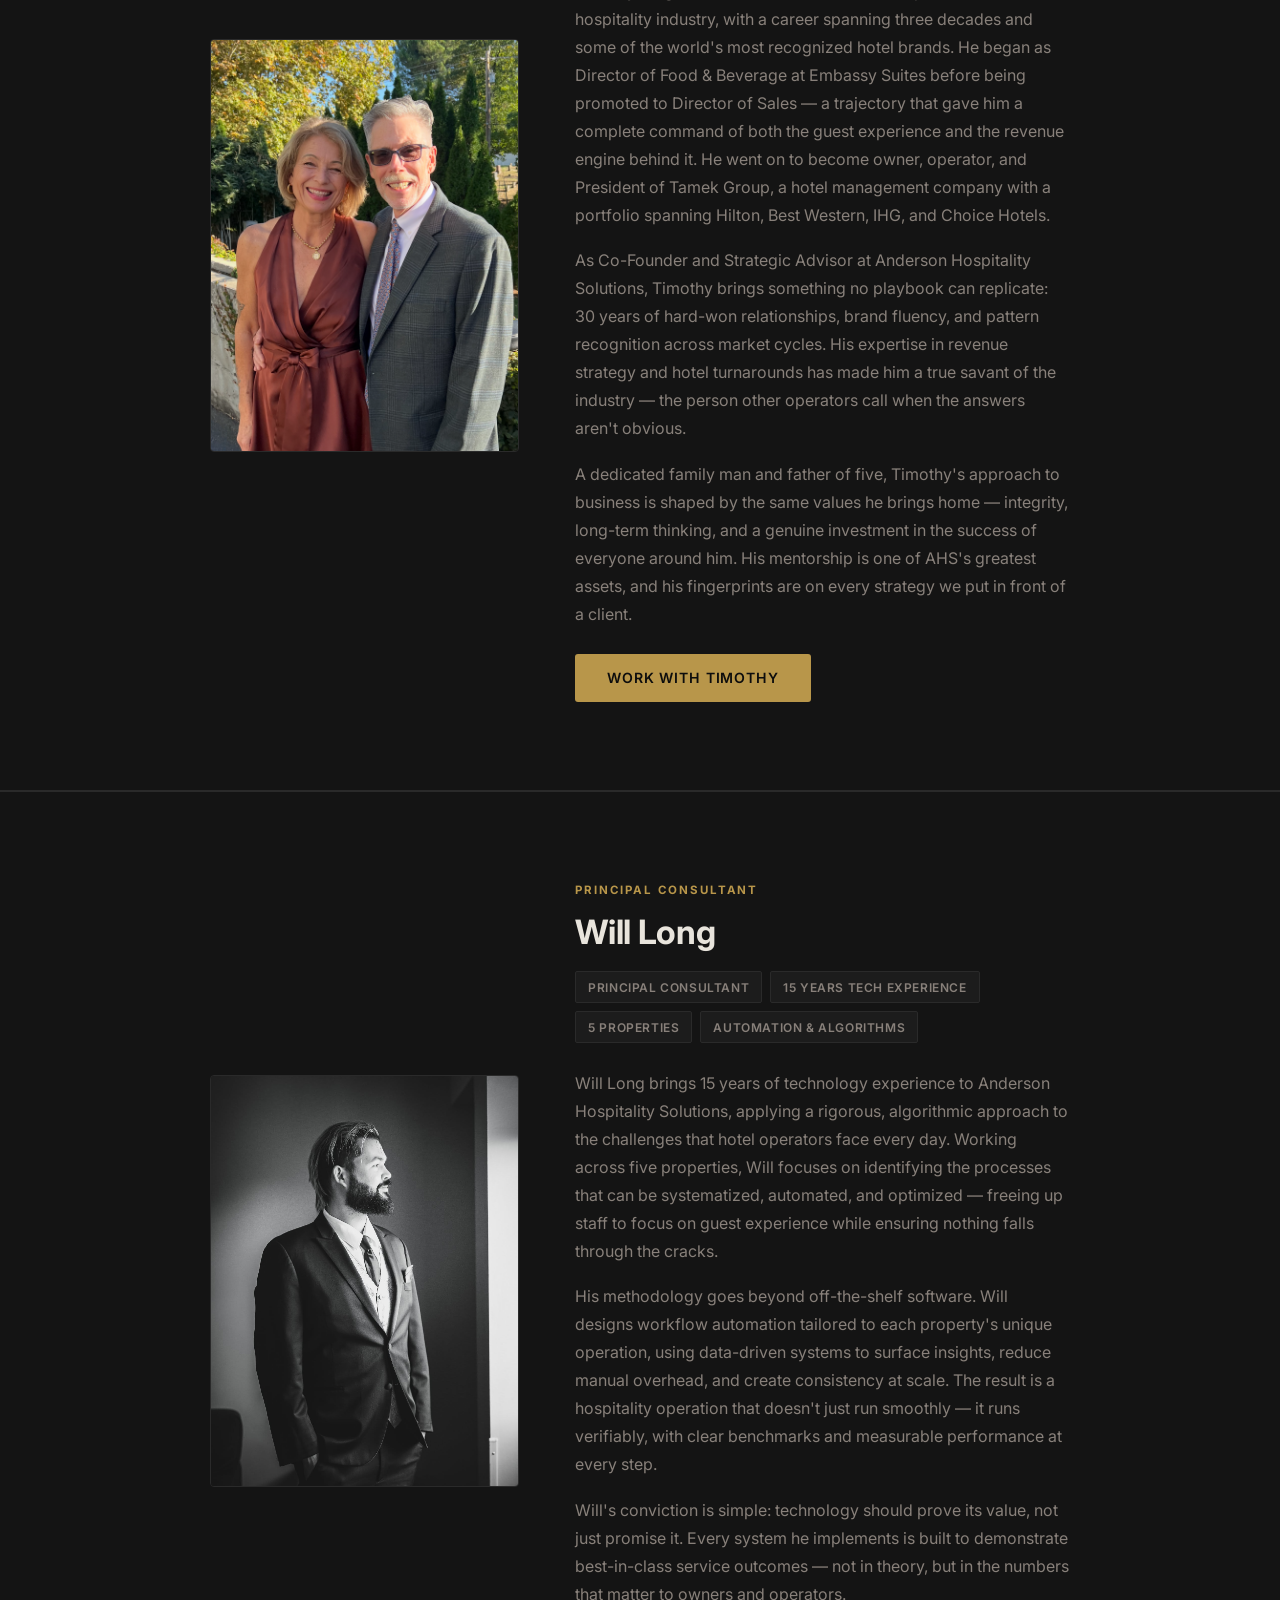
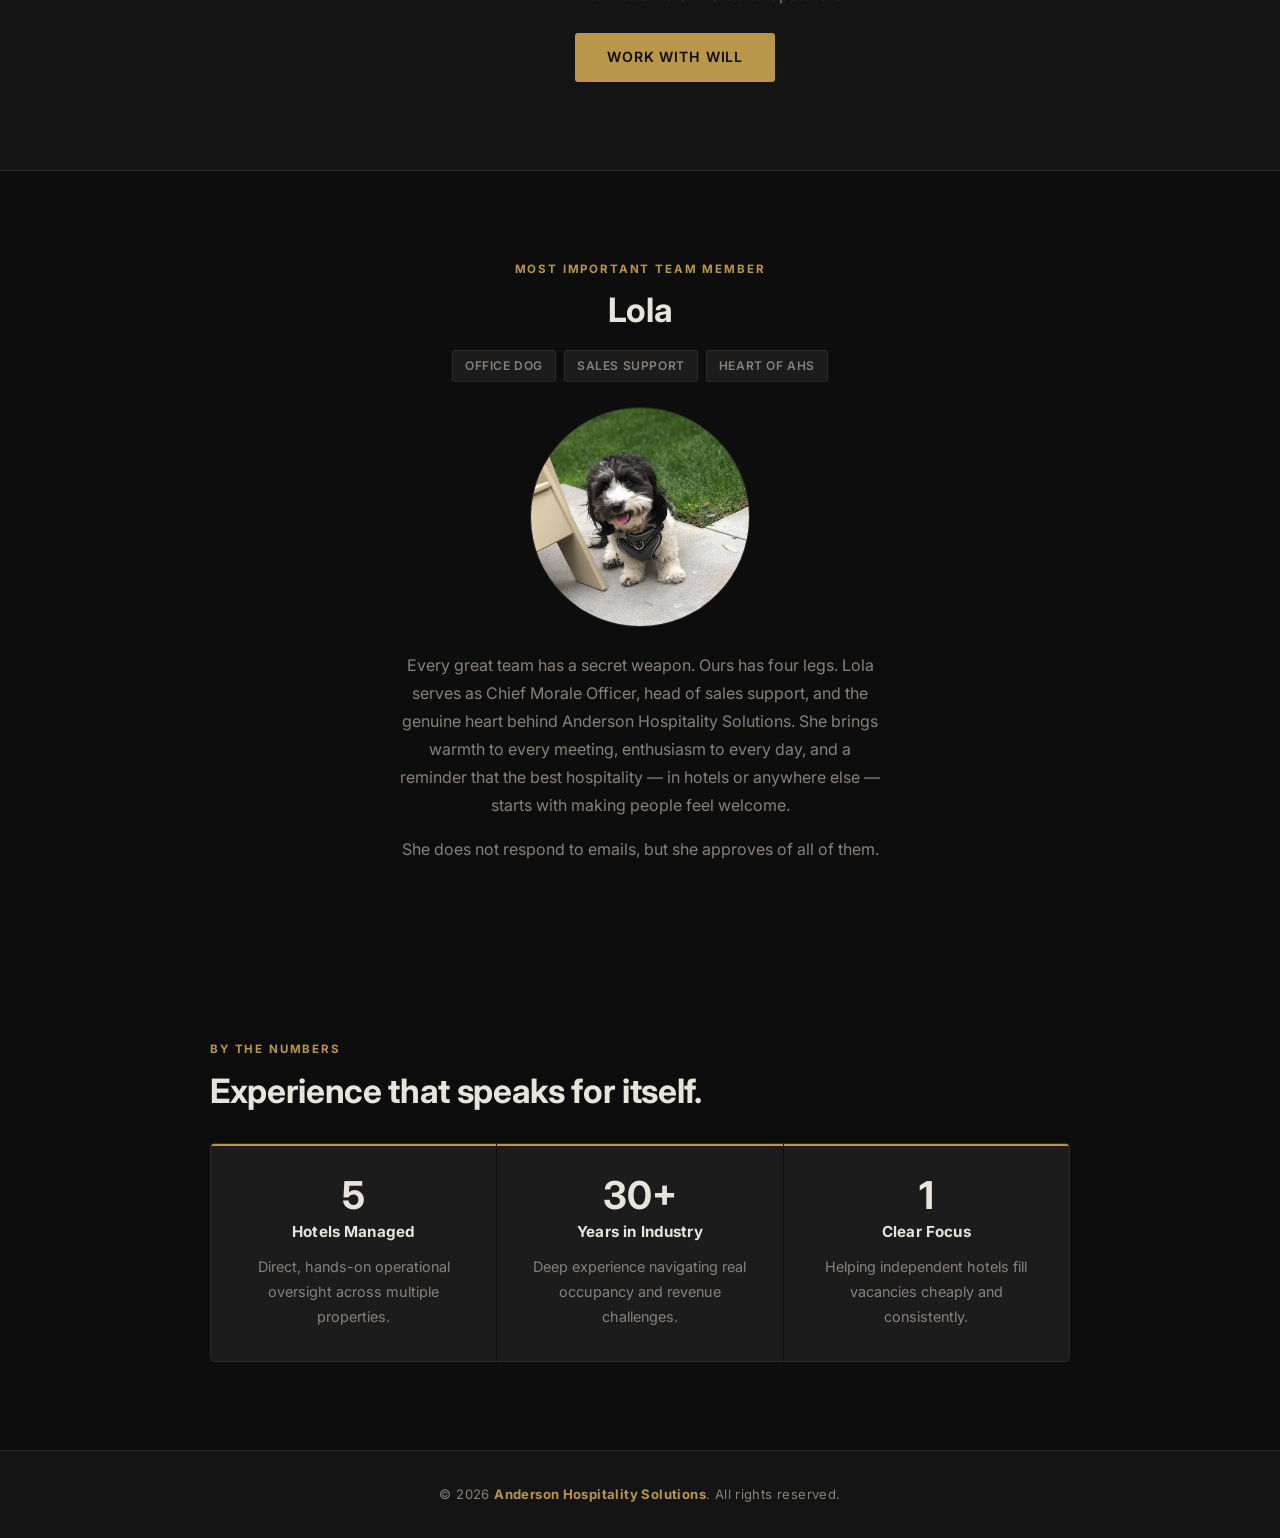
==== commit 119a185e: "Added timothy knight and editted photos" ====
--- a/about.html
+++ b/about.html
@@ -65,12 +65,47 @@
     </div>
   </section>
 
+  <!-- Timothy Knight -->
+  <section class="section section-alt">
+    <div class="container">
+      <div class="about-grid">
+
+        <img src="timothy-knight.png" alt="Timothy Knight" style="width:100%;aspect-ratio:3/4;object-fit:cover;object-position:center 40%;border-radius:4px;border:1px solid var(--border);" />
+
+        <div>
+          <div class="section-label">Co-Founder &amp; Strategic Advisor</div>
+          <h2 style="margin-bottom:.5rem;">Timothy Knight</h2>
+
+          <div class="about-meta">
+            <span class="tag">Co-Founder &amp; Mentor</span>
+            <span class="tag">30 Years in Hospitality</span>
+            <span class="tag">Owner of 5 Hotels</span>
+            <span class="tag">Father of Five</span>
+          </div>
+
+          <p>
+            Timothy Knight is one of the most seasoned operators in the hospitality industry, with a career spanning three decades and some of the world's most recognized hotel brands. He began as Director of Food &amp; Beverage at Embassy Suites before being promoted to Director of Sales — a trajectory that gave him a complete command of both the guest experience and the revenue engine behind it. He went on to become owner, operator, and President of Tamek Group, a hotel management company with a portfolio spanning Hilton, Best Western, IHG, and Choice Hotels.
+          </p>
+          <p>
+            As Co-Founder and Strategic Advisor at Anderson Hospitality Solutions, Timothy brings something no playbook can replicate: 30 years of hard-won relationships, brand fluency, and pattern recognition across market cycles. His expertise in revenue strategy and hotel turnarounds has made him a true savant of the industry — the person other operators call when the answers aren't obvious.
+          </p>
+          <p>
+            A dedicated family man and father of five, Timothy's approach to business is shaped by the same values he brings home — integrity, long-term thinking, and a genuine investment in the success of everyone around him. His mentorship is one of AHS's greatest assets, and his fingerprints are on every strategy we put in front of a client.
+          </p>
+
+          <a href="contact.html" class="btn btn-gold" style="margin-top:.5rem;">Work With Timothy</a>
+        </div>
+
+      </div>
+    </div>
+  </section>
+
   <!-- Will Long -->
   <section class="section section-alt">
     <div class="container">
       <div class="about-grid">
 
-        <img src="will-long.jpg" alt="Will Long" style="width:100%;aspect-ratio:3/4;object-fit:cover;object-position:center top;border-radius:4px;border:1px solid var(--border);" />
+        <img src="will-long.jpg" alt="Will Long" style="width:100%;aspect-ratio:3/4;object-fit:cover;object-position:center 40%;border-radius:4px;border:1px solid var(--border);" />
 
         <div>
           <div class="section-label">Principal Consultant</div>
